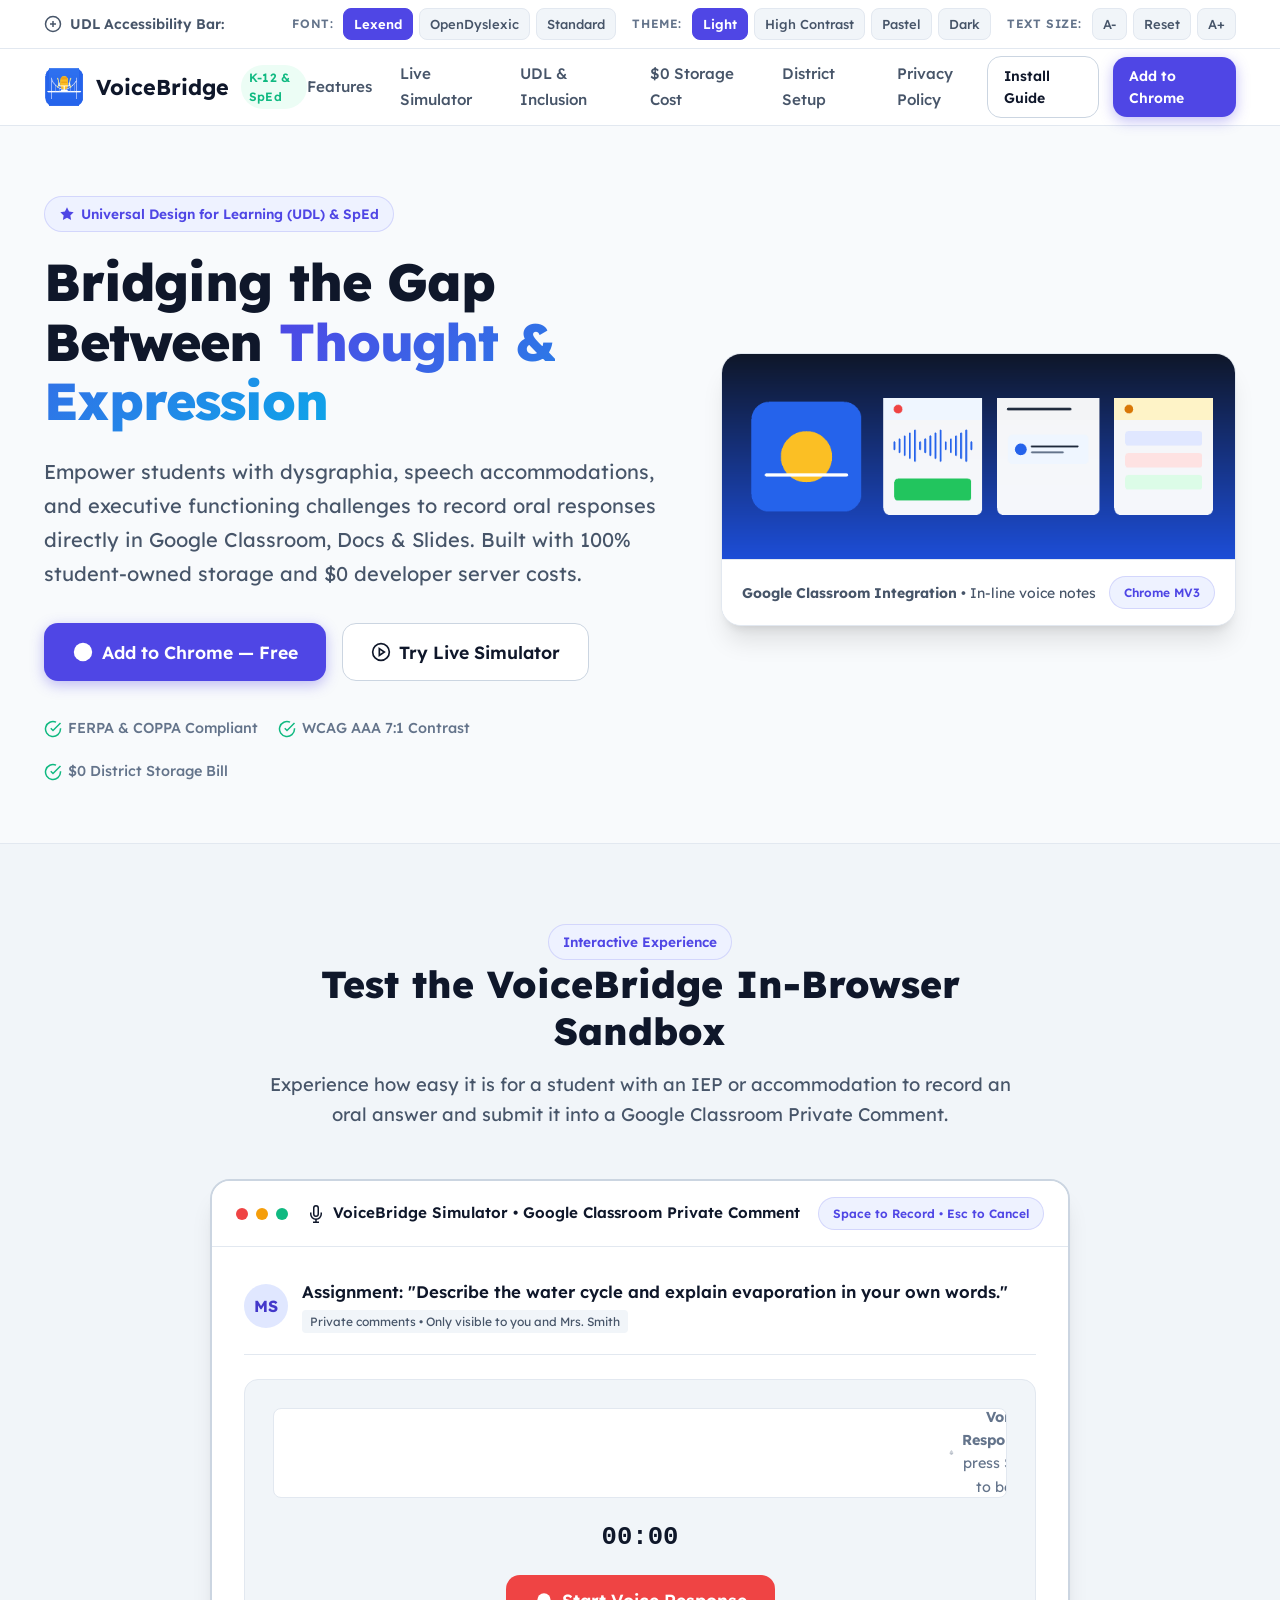
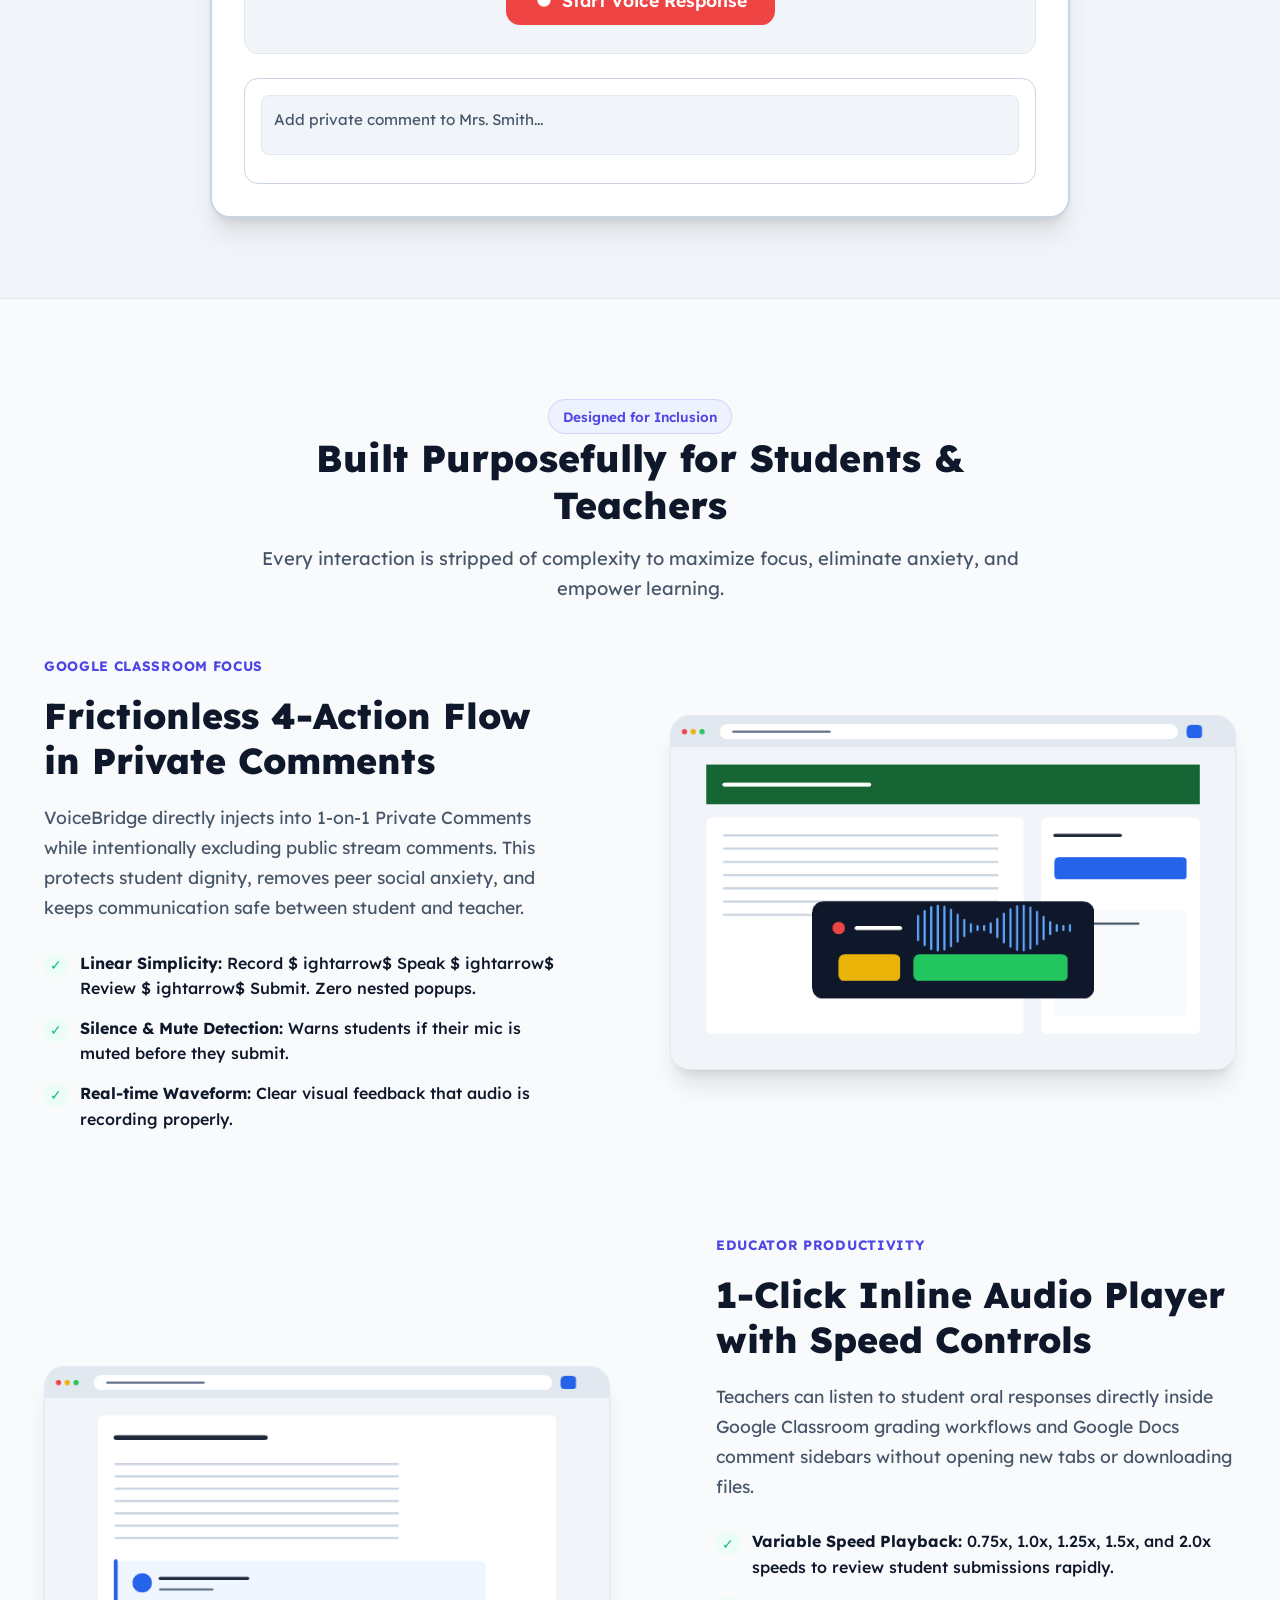
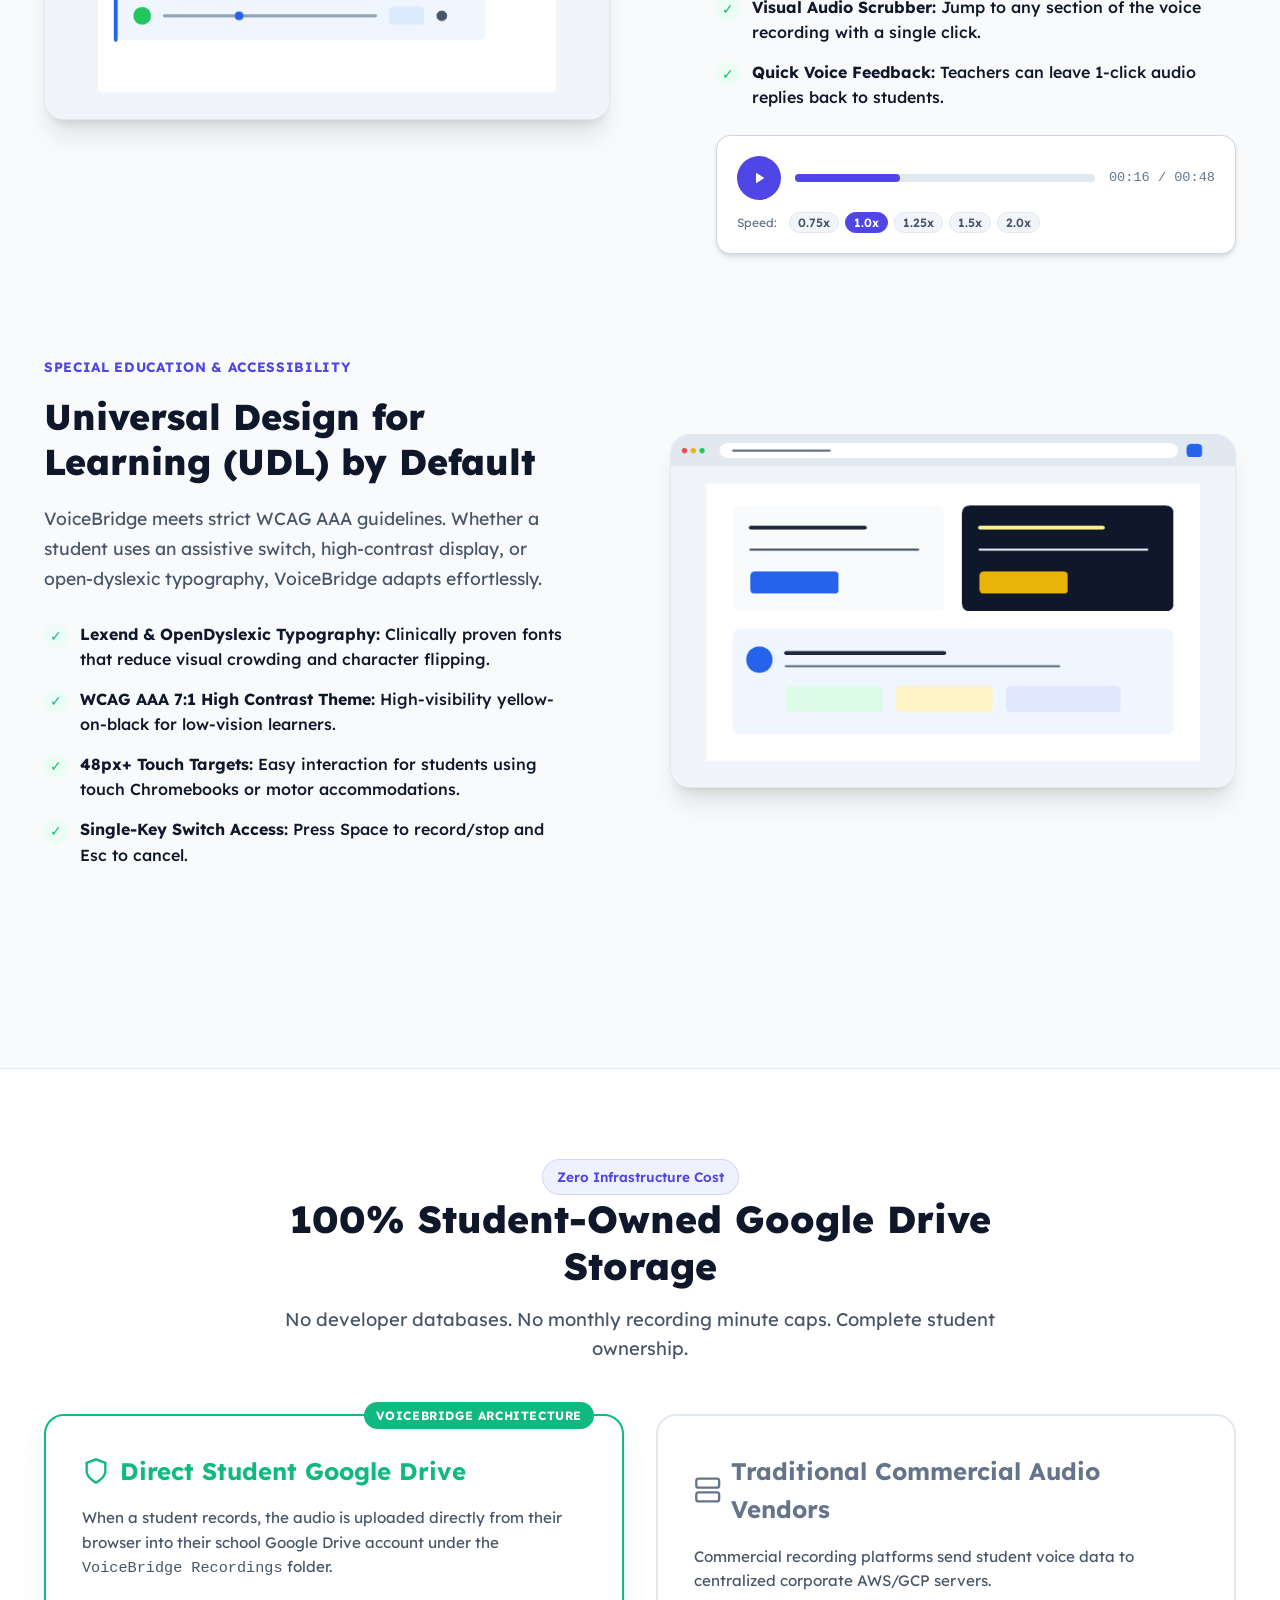
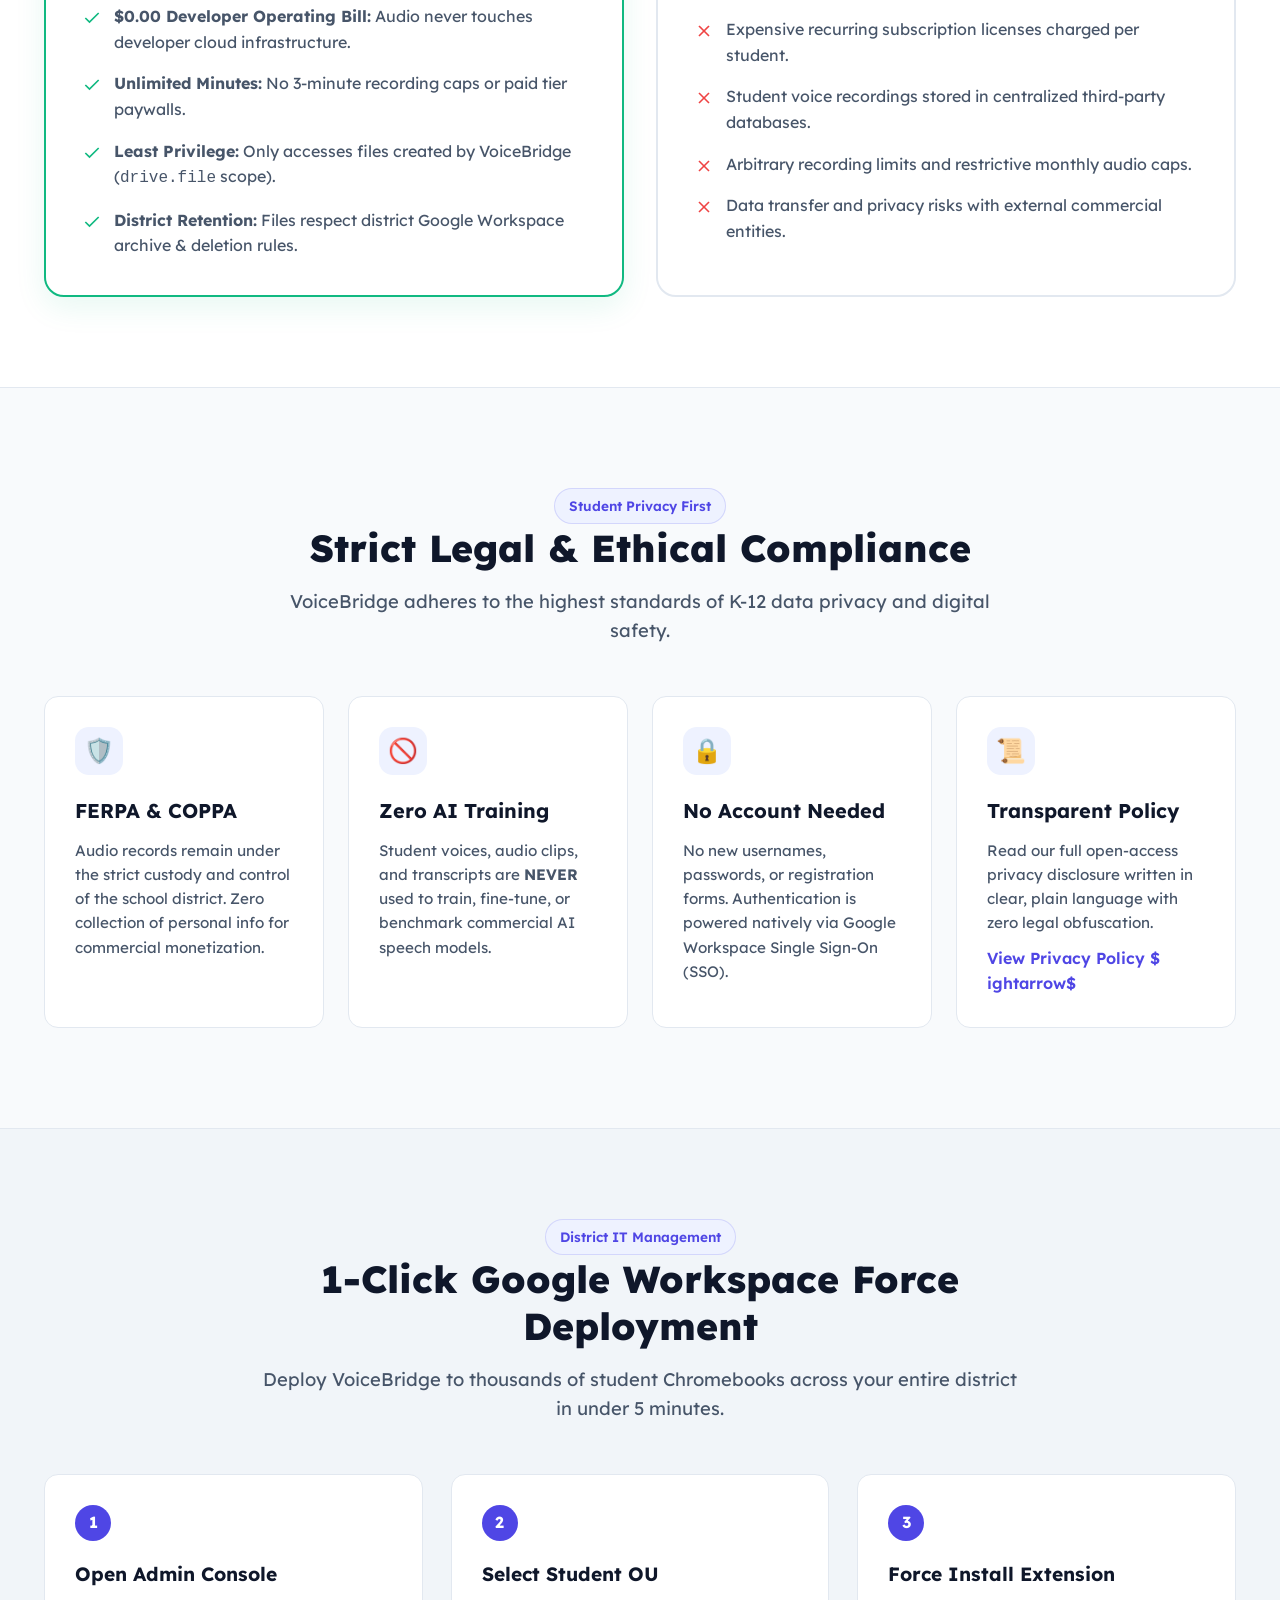
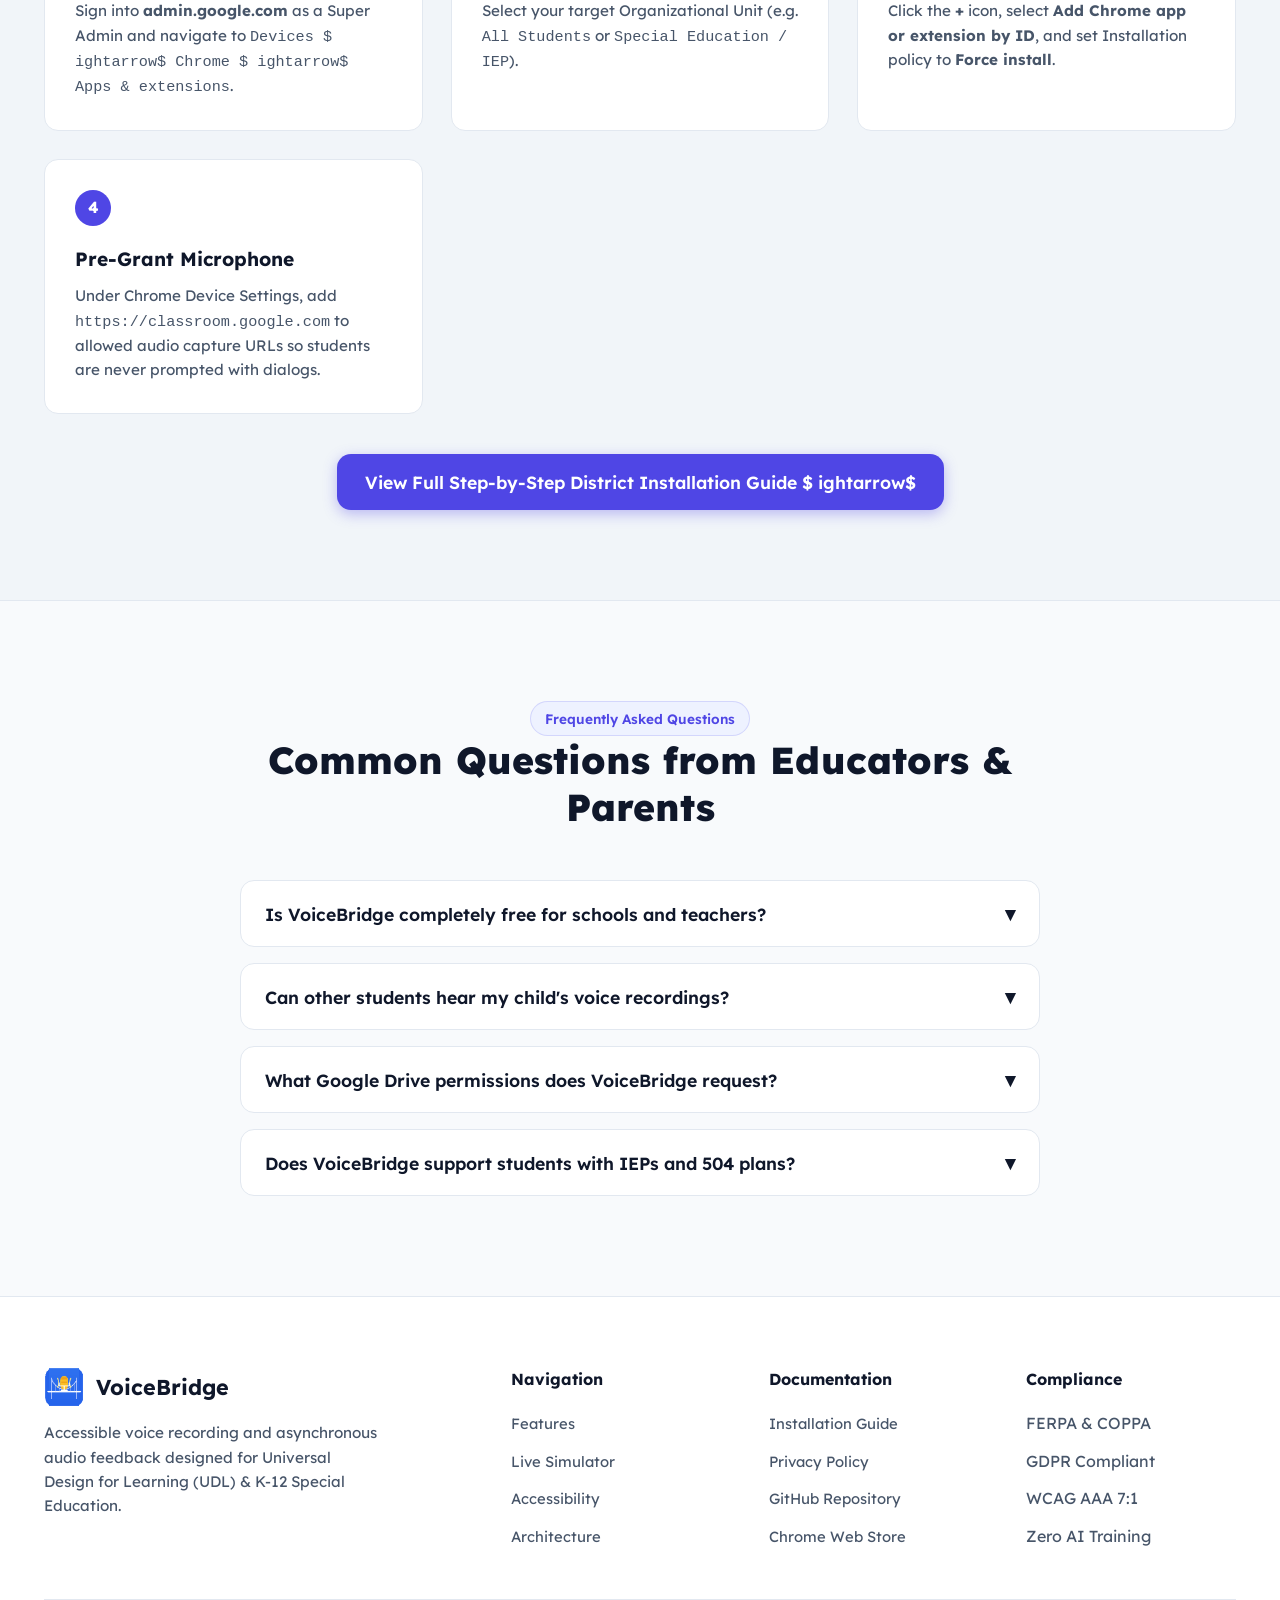
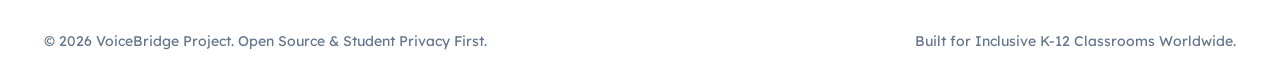
==== index.html @ 85fd1ef9 "Initial commit: VoiceBridge website, documentation, UDL accessibility, and Chrome extension" ====
<!DOCTYPE html>
<html lang="en" data-font="lexend">
<head>
  <meta charset="UTF-8">
  <meta name="viewport" content="width=device-width, initial-scale=1.0">
  <title>VoiceBridge — Accessible Voice Feedback & Response for Classrooms</title>
  <meta name="description" content="Accessible voice recording for Special Education (SpEd) and Universal Design for Learning (UDL). Record oral responses in Google Classroom, Docs & Slides with $0 developer storage cost.">
  <link rel="icon" type="image/png" href="assets/images/icon-48.png">
  <link rel="stylesheet" href="assets/css/styles.css">
</head>
<body>

  <!-- Universal Design for Learning (UDL) Accessibility Toolbar -->
  <aside class="a11y-bar" aria-label="Accessibility & Display Controls">
    <div class="container a11y-bar-content">
      <div class="a11y-label">
        <svg width="18" height="18" viewBox="0 0 24 24" fill="none" stroke="currentColor" stroke-width="2"><circle cx="12" cy="12" r="10"/><path d="M12 8v8"/><path d="M8 12h8"/></svg>
        <span>UDL Accessibility Bar:</span>
      </div>

      <div class="a11y-controls">
        <!-- Font Selection -->
        <div class="a11y-group">
          <span class="a11y-group-title">Font:</span>
          <button class="a11y-btn active" data-set-font="lexend" title="Lexend - Designed to reduce visual stress and improve reading fluency">Lexend</button>
          <button class="a11y-btn" data-set-font="opendyslexic" title="OpenDyslexic - High bottom-weight letters for dyslexia support">OpenDyslexic</button>
          <button class="a11y-btn" data-set-font="system" title="System Standard Font">Standard</button>
        </div>

        <!-- Theme Selection -->
        <div class="a11y-group">
          <span class="a11y-group-title">Theme:</span>
          <button class="a11y-btn active" data-set-theme="light" title="Clean Light Theme">Light</button>
          <button class="a11y-btn" data-set-theme="high-contrast" title="WCAG AAA 7:1 High Contrast Yellow & Black">High Contrast</button>
          <button class="a11y-btn" data-set-theme="pastel" title="Soft Pastel Low-Glare Theme">Pastel</button>
          <button class="a11y-btn" data-set-theme="dark" title="Dark Mode">Dark</button>
        </div>

        <!-- Text Size -->
        <div class="a11y-group">
          <span class="a11y-group-title">Text Size:</span>
          <button class="a11y-btn" id="decreaseFontSize" title="Decrease font size">A-</button>
          <button class="a11y-btn" id="resetFontSize" title="Reset font size">Reset</button>
          <button class="a11y-btn" id="increaseFontSize" title="Increase font size">A+</button>
        </div>
      </div>
    </div>
  </aside>

  <!-- Navigation Bar -->
  <header class="navbar">
    <div class="container nav-container">
      <a href="index.html" class="brand-logo" aria-label="VoiceBridge Home">
        <img src="assets/images/icon-128.png" alt="VoiceBridge Logo">
        <span>VoiceBridge</span>
        <span class="brand-badge">K-12 & SpEd</span>
      </a>

      <nav>
        <ul class="nav-links">
          <li><a href="#features" class="nav-link">Features</a></li>
          <li><a href="#simulator" class="nav-link">Live Simulator</a></li>
          <li><a href="#accessibility" class="nav-link">UDL & Inclusion</a></li>
          <li><a href="#architecture" class="nav-link">$0 Storage Cost</a></li>
          <li><a href="#deployment" class="nav-link">District Setup</a></li>
          <li><a href="privacy-policy.html" class="nav-link">Privacy Policy</a></li>
        </ul>
      </nav>

      <div class="nav-actions">
        <a href="install.html" class="btn btn-secondary btn-sm">Install Guide</a>
        <a href="https://chrome.google.com/webstore" class="btn btn-primary btn-sm" target="_blank" rel="noopener">Add to Chrome</a>
        <button class="mobile-toggle" aria-label="Toggle navigation menu">☰</button>
      </div>
    </div>
  </header>

  <main>
    <!-- Hero Section -->
    <section class="hero-section">
      <div class="container hero-grid">
        <div class="hero-content">
          <div class="hero-tag">
            <span class="badge">
              <svg width="16" height="16" viewBox="0 0 24 24" fill="currentColor"><path d="M12 2L15.09 8.26L22 9.27L17 14.14L18.18 21.02L12 17.77L5.82 21.02L7 14.14L2 9.27L8.91 8.26L12 2Z"/></svg>
              Universal Design for Learning (UDL) & SpEd
            </span>
          </div>

          <h1 class="hero-title">
            Bridging the Gap Between <span class="hero-title-highlight">Thought & Expression</span>
          </h1>

          <p class="hero-description">
            Empower students with dysgraphia, speech accommodations, and executive functioning challenges to record oral responses directly in Google Classroom, Docs & Slides. Built with 100% student-owned storage and $0 developer server costs.
          </p>

          <div class="hero-actions">
            <a href="https://chrome.google.com/webstore" class="btn btn-primary btn-lg" target="_blank" rel="noopener">
              <svg width="22" height="22" viewBox="0 0 24 24" fill="currentColor"><circle cx="12" cy="12" r="10"/><circle cx="12" cy="12" r="4"/></svg>
              Add to Chrome — Free
            </a>
            <a href="#simulator" class="btn btn-secondary btn-lg">
              <svg width="20" height="20" viewBox="0 0 24 24" fill="none" stroke="currentColor" stroke-width="2"><circle cx="12" cy="12" r="10"/><polygon points="10 8 16 12 10 16 10 8"/></svg>
              Try Live Simulator
            </a>
          </div>

          <div class="hero-trust-row">
            <div class="trust-item">
              <svg width="18" height="18" viewBox="0 0 24 24" fill="none" stroke="currentColor" stroke-width="2"><path d="M22 11.08V12a10 10 0 1 1-5.93-9.14"/><polyline points="22 4 12 14.01 9 11.01"/></svg>
              <span>FERPA & COPPA Compliant</span>
            </div>
            <div class="trust-item">
              <svg width="18" height="18" viewBox="0 0 24 24" fill="none" stroke="currentColor" stroke-width="2"><path d="M22 11.08V12a10 10 0 1 1-5.93-9.14"/><polyline points="22 4 12 14.01 9 11.01"/></svg>
              <span>WCAG AAA 7:1 Contrast</span>
            </div>
            <div class="trust-item">
              <svg width="18" height="18" viewBox="0 0 24 24" fill="none" stroke="currentColor" stroke-width="2"><path d="M22 11.08V12a10 10 0 1 1-5.93-9.14"/><polyline points="22 4 12 14.01 9 11.01"/></svg>
              <span>$0 District Storage Bill</span>
            </div>
          </div>
        </div>

        <div class="hero-visual">
          <div class="hero-card">
            <img src="assets/images/promo-marquee-1400x560.png" alt="VoiceBridge Extension Banner - Accessible Voice Recording in Google Classroom" width="1400" height="560">
            <div class="hero-card-caption">
              <span><strong>Google Classroom Integration</strong> • In-line voice notes</span>
              <span class="badge" style="font-size: 0.75rem;">Chrome MV3</span>
            </div>
          </div>
        </div>
      </div>
    </section>

    <!-- Interactive Simulator Section -->
    <section id="simulator" class="simulator-section">
      <div class="container">
        <div class="section-header">
          <span class="badge">Interactive Experience</span>
          <h2 class="section-title">Test the VoiceBridge In-Browser Sandbox</h2>
          <p class="section-subtitle">Experience how easy it is for a student with an IEP or accommodation to record an oral answer and submit it into a Google Classroom Private Comment.</p>
        </div>

        <div class="simulator-container">
          <div class="simulator-header">
            <div class="sim-window-dots">
              <span class="sim-dot red"></span>
              <span class="sim-dot yellow"></span>
              <span class="sim-dot green"></span>
            </div>
            <div class="sim-title">
              <svg width="18" height="18" viewBox="0 0 24 24" fill="none" stroke="currentColor" stroke-width="2"><path d="M12 1a3 3 0 0 0-3 3v8a3 3 0 0 0 6 0V4a3 3 0 0 0-3-3z"/><path d="M19 10v2a7 7 0 0 1-14 0v-2"/><line x1="12" y1="19" x2="12" y2="23"/><line x1="8" y1="23" x2="16" y2="23"/></svg>
              VoiceBridge Simulator • Google Classroom Private Comment
            </div>
            <div>
              <span class="badge" style="font-size: 0.75rem;">Space to Record • Esc to Cancel</span>
            </div>
          </div>

          <div class="simulator-body">
            <!-- Simulated Classroom Header -->
            <div class="classroom-mock-header">
              <div class="classroom-avatar">MS</div>
              <div>
                <div class="classroom-prompt">Assignment: "Describe the water cycle and explain evaporation in your own words."</div>
                <div class="classroom-tag">Private comments • Only visible to you and Mrs. Smith</div>
              </div>
            </div>

            <!-- VoiceBridge Recording Sandbox -->
            <div id="recordingSandbox" class="recording-sandbox state-idle">
              <div class="waveform-canvas-container">
                <canvas id="waveformCanvas"></canvas>
                <div id="waveformPlaceholder" class="waveform-placeholder">
                  <svg width="24" height="24" viewBox="0 0 24 24" fill="none" stroke="currentColor" stroke-width="2"><path d="M12 1a3 3 0 0 0-3 3v8a3 3 0 0 0 6 0V4a3 3 0 0 0-3-3z"/><path d="M19 10v2a7 7 0 0 1-14 0v-2"/></svg>
                  <span>Click <strong>Start Voice Response</strong> or press <kbd>Space</kbd> to begin speaking</span>
                </div>
              </div>

              <div id="simTimer" class="sim-timer">00:00</div>

              <div class="sim-controls">
                <button id="btnSimRecord" class="btn btn-record btn-lg">
                  <svg width="20" height="20" viewBox="0 0 24 24" fill="currentColor"><circle cx="12" cy="12" r="8"/></svg>
                  Start Voice Response
                </button>

                <button id="btnSimStop" class="btn btn-stop btn-lg" style="display: none;">
                  <svg width="20" height="20" viewBox="0 0 24 24" fill="currentColor"><rect x="6" y="6" width="12" height="12" rx="2"/></svg>
                  Stop & Review
                </button>

                <button id="btnSimRedo" class="btn btn-secondary btn-lg" style="display: none;">
                  <svg width="20" height="20" viewBox="0 0 24 24" fill="none" stroke="currentColor" stroke-width="2"><path d="M3 12a9 9 0 1 0 9-9 9.75 9.75 0 0 0-6.74 2.74L3 8"/><path d="M3 3v5h5"/></svg>
                  Redo Recording
                </button>

                <button id="btnSimInsert" class="btn btn-insert btn-lg" style="display: none;">
                  <svg width="20" height="20" viewBox="0 0 24 24" fill="none" stroke="currentColor" stroke-width="2"><path d="M5 12h14"/><path d="m12 5 7 7-7 7"/></svg>
                  Insert Voice Note
                </button>
              </div>
            </div>

            <!-- Simulated Google Classroom Comment Box -->
            <div class="comment-box-mock">
              <div class="comment-input-area" id="commentArea">
                <span>Add private comment to Mrs. Smith...</span>
                
                <div id="injectedAudioCard" class="injected-audio-card" style="display: none;">
                  <div class="audio-card-meta">
                    <div class="audio-card-icon">🎙️</div>
                    <div class="audio-card-text">
                      <strong>🎙️ Voice Note from Alex</strong>
                      <span id="injectedCardDuration">Voice Note (00:14) • Saved to Student Drive</span>
                    </div>
                  </div>
                  <span class="badge" style="background: var(--brand-accent-light); color: var(--brand-accent);">Attached</span>
                </div>
              </div>
            </div>
          </div>
        </div>
      </div>
    </section>

    <!-- Features Section with High-Res Store Assets -->
    <section id="features" class="features-section">
      <div class="container">
        <div class="section-header">
          <span class="badge">Designed for Inclusion</span>
          <h2 class="section-title">Built Purposefully for Students & Teachers</h2>
          <p class="section-subtitle">Every interaction is stripped of complexity to maximize focus, eliminate anxiety, and empower learning.</p>
        </div>

        <!-- Feature 1 -->
        <div class="feature-block">
          <div class="feature-content">
            <span class="feature-tag">Google Classroom Focus</span>
            <h3 class="feature-title">Frictionless 4-Action Flow in Private Comments</h3>
            <p class="feature-text">
              VoiceBridge directly injects into 1-on-1 Private Comments while intentionally excluding public stream comments. This protects student dignity, removes peer social anxiety, and keeps communication safe between student and teacher.
            </p>
            <ul class="feature-points">
              <li class="feature-point">
                <span class="feature-point-icon">✓</span>
                <span><strong>Linear Simplicity:</strong> Record $ightarrow$ Speak $ightarrow$ Review $ightarrow$ Submit. Zero nested popups.</span>
              </li>
              <li class="feature-point">
                <span class="feature-point-icon">✓</span>
                <span><strong>Silence & Mute Detection:</strong> Warns students if their mic is muted before they submit.</span>
              </li>
              <li class="feature-point">
                <span class="feature-point-icon">✓</span>
                <span><strong>Real-time Waveform:</strong> Clear visual feedback that audio is recording properly.</span>
              </li>
            </ul>
          </div>
          <div class="feature-image-wrapper">
            <img src="assets/images/screenshot-1-recording-1280x800.png" alt="VoiceBridge Student Recording Interface in Google Classroom" width="1280" height="800" loading="lazy">
          </div>
        </div>

        <!-- Feature 2 -->
        <div class="feature-block reverse">
          <div class="feature-content">
            <span class="feature-tag">Educator Productivity</span>
            <h3 class="feature-title">1-Click Inline Audio Player with Speed Controls</h3>
            <p class="feature-text">
              Teachers can listen to student oral responses directly inside Google Classroom grading workflows and Google Docs comment sidebars without opening new tabs or downloading files.
            </p>
            <ul class="feature-points">
              <li class="feature-point">
                <span class="feature-point-icon">✓</span>
                <span><strong>Variable Speed Playback:</strong> 0.75x, 1.0x, 1.25x, 1.5x, and 2.0x speeds to review student submissions rapidly.</span>
              </li>
              <li class="feature-point">
                <span class="feature-point-icon">✓</span>
                <span><strong>Visual Audio Scrubber:</strong> Jump to any section of the voice recording with a single click.</span>
              </li>
              <li class="feature-point">
                <span class="feature-point-icon">✓</span>
                <span><strong>Quick Voice Feedback:</strong> Teachers can leave 1-click audio replies back to students.</span>
              </li>
            </ul>

            <!-- Interactive Demo Player Widget -->
            <div class="interactive-player-demo">
              <div class="player-demo-bar">
                <button id="demoPlayBtn" class="player-play-btn" aria-label="Play sample voice note">
                  <svg width="18" height="18" viewBox="0 0 24 24" fill="currentColor"><path d="M8 5v14l11-7z"/></svg>
                </button>
                <div id="demoScrubberTrack" class="player-scrubber-track">
                  <div id="demoScrubberFill" class="player-scrubber-fill"></div>
                </div>
                <div id="demoTimeDisplay" class="player-time">00:17 / 00:48</div>
              </div>
              <div class="player-speed-pills">
                <span style="font-size: 0.75rem; color: var(--text-muted); margin-right: 6px;">Speed:</span>
                <button class="speed-pill" data-speed="0.75">0.75x</button>
                <button class="speed-pill active" data-speed="1.0">1.0x</button>
                <button class="speed-pill" data-speed="1.25">1.25x</button>
                <button class="speed-pill" data-speed="1.5">1.5x</button>
                <button class="speed-pill" data-speed="2.0">2.0x</button>
              </div>
            </div>
          </div>

          <div class="feature-image-wrapper">
            <img src="assets/images/screenshot-2-teacher-player-1280x800.png" alt="VoiceBridge 1-Click Teacher Inline Audio Player" width="1280" height="800" loading="lazy">
          </div>
        </div>

        <!-- Feature 3 -->
        <div id="accessibility" class="feature-block">
          <div class="feature-content">
            <span class="feature-tag">Special Education & Accessibility</span>
            <h3 class="feature-title">Universal Design for Learning (UDL) by Default</h3>
            <p class="feature-text">
              VoiceBridge meets strict WCAG AAA guidelines. Whether a student uses an assistive switch, high-contrast display, or open-dyslexic typography, VoiceBridge adapts effortlessly.
            </p>
            <ul class="feature-points">
              <li class="feature-point">
                <span class="feature-point-icon">✓</span>
                <span><strong>Lexend & OpenDyslexic Typography:</strong> Clinically proven fonts that reduce visual crowding and character flipping.</span>
              </li>
              <li class="feature-point">
                <span class="feature-point-icon">✓</span>
                <span><strong>WCAG AAA 7:1 High Contrast Theme:</strong> High-visibility yellow-on-black for low-vision learners.</span>
              </li>
              <li class="feature-point">
                <span class="feature-point-icon">✓</span>
                <span><strong>48px+ Touch Targets:</strong> Easy interaction for students using touch Chromebooks or motor accommodations.</span>
              </li>
              <li class="feature-point">
                <span class="feature-point-icon">✓</span>
                <span><strong>Single-Key Switch Access:</strong> Press Space to record/stop and Esc to cancel.</span>
              </li>
            </ul>
          </div>
          <div class="feature-image-wrapper">
            <img src="assets/images/screenshot-3-accessibility-1280x800.png" alt="VoiceBridge Accessibility Settings & Theme Options" width="1280" height="800" loading="lazy">
          </div>
        </div>
      </div>
    </section>

    <!-- Architecture & $0 Developer Cost Section -->
    <section id="architecture" class="architecture-section">
      <div class="container">
        <div class="section-header">
          <span class="badge">Zero Infrastructure Cost</span>
          <h2 class="section-title">100% Student-Owned Google Drive Storage</h2>
          <p class="section-subtitle">No developer databases. No monthly recording minute caps. Complete student ownership.</p>
        </div>

        <div class="architecture-grid">
          <!-- VoiceBridge Architecture -->
          <div class="arch-card highlight">
            <span class="arch-badge">VoiceBridge Architecture</span>
            <h3 class="arch-title" style="color: var(--brand-accent);">
              <svg width="28" height="28" viewBox="0 0 24 24" fill="none" stroke="currentColor" stroke-width="2"><path d="M12 22s8-4 8-10V5l-8-3-8 3v7c0 6 8 10 8 10z"/></svg>
              Direct Student Google Drive
            </h3>
            <p style="color: var(--text-secondary); font-size: 0.95rem;">
              When a student records, the audio is uploaded directly from their browser into their school Google Drive account under the <code>VoiceBridge Recordings</code> folder.
            </p>
            <ul class="arch-list">
              <li>
                <svg width="20" height="20" viewBox="0 0 24 24" fill="none" stroke="#10b981" stroke-width="2"><polyline points="20 6 9 17 4 12"/></svg>
                <span><strong>$0.00 Developer Operating Bill:</strong> Audio never touches developer cloud infrastructure.</span>
              </li>
              <li>
                <svg width="20" height="20" viewBox="0 0 24 24" fill="none" stroke="#10b981" stroke-width="2"><polyline points="20 6 9 17 4 12"/></svg>
                <span><strong>Unlimited Minutes:</strong> No 3-minute recording caps or paid tier paywalls.</span>
              </li>
              <li>
                <svg width="20" height="20" viewBox="0 0 24 24" fill="none" stroke="#10b981" stroke-width="2"><polyline points="20 6 9 17 4 12"/></svg>
                <span><strong>Least Privilege:</strong> Only accesses files created by VoiceBridge (<code>drive.file</code> scope).</span>
              </li>
              <li>
                <svg width="20" height="20" viewBox="0 0 24 24" fill="none" stroke="#10b981" stroke-width="2"><polyline points="20 6 9 17 4 12"/></svg>
                <span><strong>District Retention:</strong> Files respect district Google Workspace archive & deletion rules.</span>
              </li>
            </ul>
          </div>

          <!-- Legacy SaaS Architecture -->
          <div class="arch-card">
            <h3 class="arch-title" style="color: var(--text-muted);">
              <svg width="28" height="28" viewBox="0 0 24 24" fill="none" stroke="currentColor" stroke-width="2"><rect x="2" y="2" width="20" height="8" rx="2" ry="2"/><rect x="2" y="14" width="20" height="8" rx="2" ry="2"/><line x1="6" y1="6" x2="6.01" y2="6"/><line x1="6" y1="18" x2="6.01" y2="18"/></svg>
              Traditional Commercial Audio Vendors
            </h3>
            <p style="color: var(--text-secondary); font-size: 0.95rem;">
              Commercial recording platforms send student voice data to centralized corporate AWS/GCP servers.
            </p>
            <ul class="arch-list">
              <li>
                <svg width="20" height="20" viewBox="0 0 24 24" fill="none" stroke="#ef4444" stroke-width="2"><line x1="18" y1="6" x2="6" y2="18"/><line x1="6" y1="6" x2="18" y2="18"/></svg>
                <span>Expensive recurring subscription licenses charged per student.</span>
              </li>
              <li>
                <svg width="20" height="20" viewBox="0 0 24 24" fill="none" stroke="#ef4444" stroke-width="2"><line x1="18" y1="6" x2="6" y2="18"/><line x1="6" y1="6" x2="18" y2="18"/></svg>
                <span>Student voice recordings stored in centralized third-party databases.</span>
              </li>
              <li>
                <svg width="20" height="20" viewBox="0 0 24 24" fill="none" stroke="#ef4444" stroke-width="2"><line x1="18" y1="6" x2="6" y2="18"/><line x1="6" y1="6" x2="18" y2="18"/></svg>
                <span>Arbitrary recording limits and restrictive monthly audio caps.</span>
              </li>
              <li>
                <svg width="20" height="20" viewBox="0 0 24 24" fill="none" stroke="#ef4444" stroke-width="2"><line x1="18" y1="6" x2="6" y2="18"/><line x1="6" y1="6" x2="18" y2="18"/></svg>
                <span>Data transfer and privacy risks with external commercial entities.</span>
              </li>
            </ul>
          </div>
        </div>
      </div>
    </section>

    <!-- Privacy & Security Compliance Section -->
    <section class="privacy-section">
      <div class="container">
        <div class="section-header">
          <span class="badge">Student Privacy First</span>
          <h2 class="section-title">Strict Legal & Ethical Compliance</h2>
          <p class="section-subtitle">VoiceBridge adheres to the highest standards of K-12 data privacy and digital safety.</p>
        </div>

        <div class="compliance-grid">
          <div class="compliance-card">
            <div class="compliance-icon">🛡️</div>
            <h3>FERPA & COPPA</h3>
            <p>Audio records remain under the strict custody and control of the school district. Zero collection of personal info for commercial monetization.</p>
          </div>

          <div class="compliance-card">
            <div class="compliance-icon">🚫</div>
            <h3>Zero AI Training</h3>
            <p>Student voices, audio clips, and transcripts are <strong>NEVER</strong> used to train, fine-tune, or benchmark commercial AI speech models.</p>
          </div>

          <div class="compliance-card">
            <div class="compliance-icon">🔒</div>
            <h3>No Account Needed</h3>
            <p>No new usernames, passwords, or registration forms. Authentication is powered natively via Google Workspace Single Sign-On (SSO).</p>
          </div>

          <div class="compliance-card">
            <div class="compliance-icon">📜</div>
            <h3>Transparent Policy</h3>
            <p>Read our full open-access privacy disclosure written in clear, plain language with zero legal obfuscation.</p>
            <a href="privacy-policy.html" style="font-weight: 600; margin-top: 10px; display: inline-block;">View Privacy Policy $ightarrow$</a>
          </div>
        </div>
      </div>
    </section>

    <!-- District Deployment Section -->
    <section id="deployment" class="deployment-section">
      <div class="container">
        <div class="section-header">
          <span class="badge">District IT Management</span>
          <h2 class="section-title">1-Click Google Workspace Force Deployment</h2>
          <p class="section-subtitle">Deploy VoiceBridge to thousands of student Chromebooks across your entire district in under 5 minutes.</p>
        </div>

        <div class="deployment-steps">
          <div class="step-card">
            <div class="step-number">1</div>
            <h3>Open Admin Console</h3>
            <p>Sign into <strong>admin.google.com</strong> as a Super Admin and navigate to <code>Devices $ightarrow$ Chrome $ightarrow$ Apps & extensions</code>.</p>
          </div>

          <div class="step-card">
            <div class="step-number">2</div>
            <h3>Select Student OU</h3>
            <p>Select your target Organizational Unit (e.g. <code>All Students</code> or <code>Special Education / IEP</code>).</p>
          </div>

          <div class="step-card">
            <div class="step-number">3</div>
            <h3>Force Install Extension</h3>
            <p>Click the <strong>+</strong> icon, select <strong>Add Chrome app or extension by ID</strong>, and set Installation policy to <strong>Force install</strong>.</p>
          </div>

          <div class="step-card">
            <div class="step-number">4</div>
            <h3>Pre-Grant Microphone</h3>
            <p>Under Chrome Device Settings, add <code>https://classroom.google.com</code> to allowed audio capture URLs so students are never prompted with dialogs.</p>
          </div>
        </div>

        <div style="text-align: center; margin-top: 40px;">
          <a href="install.html" class="btn btn-primary btn-lg">View Full Step-by-Step District Installation Guide $ightarrow$</a>
        </div>
      </div>
    </section>

    <!-- FAQ Section -->
    <section class="faq-section">
      <div class="container">
        <div class="section-header">
          <span class="badge">Frequently Asked Questions</span>
          <h2 class="section-title">Common Questions from Educators & Parents</h2>
        </div>

        <div class="faq-list">
          <div class="faq-item">
            <button class="faq-question">
              <span>Is VoiceBridge completely free for schools and teachers?</span>
              <span class="faq-icon">▾</span>
            </button>
            <div class="faq-answer">
              Yes, VoiceBridge is 100% free and open-source. Because audio recordings are stored directly in the student's own Google Drive storage, there are zero server costs for developers or school districts.
            </div>
          </div>

          <div class="faq-item">
            <button class="faq-question">
              <span>Can other students hear my child's voice recordings?</span>
              <span class="faq-icon">▾</span>
            </button>
            <div class="faq-answer">
              No. VoiceBridge is engineered specifically to inject into 1-on-1 Google Classroom Private Comments between the student and the teacher. It explicitly excludes public class stream comments to protect student privacy and remove social anxiety.
            </div>
          </div>

          <div class="faq-item">
            <button class="faq-question">
              <span>What Google Drive permissions does VoiceBridge request?</span>
              <span class="faq-icon">▾</span>
            </button>
            <div class="faq-answer">
              VoiceBridge uses the least-privilege <code>drive.file</code> OAuth scope. This means VoiceBridge can only access files and folders that it creates itself. It cannot read, browse, modify, or delete any other files or student documents in Google Drive.
            </div>
          </div>

          <div class="faq-item">
            <button class="faq-question">
              <span>Does VoiceBridge support students with IEPs and 504 plans?</span>
              <span class="faq-icon">▾</span>
            </button>
            <div class="faq-answer">
              Yes! VoiceBridge was built specifically to fulfill oral response accommodations for students with dysgraphia, speech-to-text fatigue, and motor challenges. It features single-key switch controls (Space/Esc), Lexend and OpenDyslexic fonts, and WCAG AAA 7:1 contrast.
            </div>
          </div>
        </div>
      </div>
    </section>
  </main>

  <!-- Footer -->
  <footer class="footer">
    <div class="container">
      <div class="footer-grid">
        <div class="footer-brand">
          <div class="brand-logo">
            <img src="assets/images/icon-128.png" alt="VoiceBridge Logo">
            <span>VoiceBridge</span>
          </div>
          <p>
            Accessible voice recording and asynchronous audio feedback designed for Universal Design for Learning (UDL) & K-12 Special Education.
          </p>
        </div>

        <div class="footer-col">
          <h4>Navigation</h4>
          <ul class="footer-links">
            <li><a href="#features">Features</a></li>
            <li><a href="#simulator">Live Simulator</a></li>
            <li><a href="#accessibility">Accessibility</a></li>
            <li><a href="#architecture">Architecture</a></li>
          </ul>
        </div>

        <div class="footer-col">
          <h4>Documentation</h4>
          <ul class="footer-links">
            <li><a href="install.html">Installation Guide</a></li>
            <li><a href="privacy-policy.html">Privacy Policy</a></li>
            <li><a href="https://github.com/andrewgitnersolutions/voicebridge" target="_blank" rel="noopener">GitHub Repository</a></li>
            <li><a href="https://chrome.google.com/webstore" target="_blank" rel="noopener">Chrome Web Store</a></li>
          </ul>
        </div>

        <div class="footer-col">
          <h4>Compliance</h4>
          <ul class="footer-links">
            <li><span style="color: var(--text-secondary);">FERPA & COPPA</span></li>
            <li><span style="color: var(--text-secondary);">GDPR Compliant</span></li>
            <li><span style="color: var(--text-secondary);">WCAG AAA 7:1</span></li>
            <li><span style="color: var(--text-secondary);">Zero AI Training</span></li>
          </ul>
        </div>
      </div>

      <div class="footer-bottom">
        <div>© 2026 VoiceBridge Project. Open Source & Student Privacy First.</div>
        <div>Built for Inclusive K-12 Classrooms Worldwide.</div>
      </div>
    </div>
  </footer>

  <script src="assets/js/main.js"></script>
  <script src="assets/js/simulator.js"></script>
  <script src="assets/js/player-demo.js"></script>
</body>
</html>
---- assets/css/styles.css ----
/* ==========================================================================
   VoiceBridge — Accessible Website Stylesheet
   Designed for Universal Design for Learning (UDL), WCAG AAA Contrast & K-12
   ========================================================================== */

/* --- Google Fonts Import --- */
@import url('https://fonts.googleapis.com/css2?family=Inter:wght@400;500;600;700;800&family=Lexend:wght@300;400;500;600;700&display=swap');

@font-face {
  font-family: 'OpenDyslexic';
  src: url('https://cdn.jsdelivr.net/npm/opendyslexic@1.0.3/OpenDyslexic-Regular.otf') format('opentype');
  font-weight: normal;
  font-style: normal;
  font-display: swap;
}

@font-face {
  font-family: 'OpenDyslexic';
  src: url('https://cdn.jsdelivr.net/npm/opendyslexic@1.0.3/OpenDyslexic-Bold.otf') format('opentype');
  font-weight: bold;
  font-style: normal;
  font-display: swap;
}

/* --- Theme Variables --- */
:root {
  /* Default Clean Light Theme */
  --bg-main: #f8fafc;
  --bg-surface: #ffffff;
  --bg-surface-elevated: #ffffff;
  --bg-surface-subtle: #f1f5f9;
  --bg-nav: rgba(255, 255, 255, 0.92);
  --border-subtle: #e2e8f0;
  --border-medium: #cbd5e1;
  --border-accent: #6366f1;

  --text-primary: #0f172a;
  --text-secondary: #475569;
  --text-muted: #64748b;
  --text-inverse: #ffffff;

  --brand-primary: #4f46e5;
  --brand-primary-hover: #4338ca;
  --brand-primary-light: #eef2ff;
  --brand-secondary: #0ea5e9;
  --brand-accent: #10b981;
  --brand-accent-light: #ecfdf5;

  --state-recording: #ef4444;
  --state-recording-light: #fee2e2;
  --state-review: #3b82f6;
  --state-success: #10b981;
  --state-warning: #f59e0b;

  --shadow-sm: 0 1px 2px 0 rgb(0 0 0 / 0.05);
  --shadow-md: 0 4px 6px -1px rgb(0 0 0 / 0.1), 0 2px 4px -2px rgb(0 0 0 / 0.1);
  --shadow-lg: 0 10px 15px -3px rgb(0 0 0 / 0.1), 0 4px 6px -4px rgb(0 0 0 / 0.1);
  --shadow-xl: 0 20px 25px -5px rgb(0 0 0 / 0.1), 0 8px 10px -6px rgb(0 0 0 / 0.1);
  --shadow-glow: 0 0 25px rgba(79, 70, 229, 0.25);

  --font-family-current: 'Lexend', 'Inter', -apple-system, sans-serif;
  --font-size-scale: 1;
  --radius-sm: 8px;
  --radius-md: 14px;
  --radius-lg: 20px;
  --radius-full: 9999px;
  --transition-fast: 0.15s ease;
  --transition-normal: 0.25s ease;
}

/* --- Theme 2: Deep Dark Mode --- */
[data-theme="dark"] {
  --bg-main: #0b0f19;
  --bg-surface: #131b2e;
  --bg-surface-elevated: #1e293b;
  --bg-surface-subtle: #17223b;
  --bg-nav: rgba(19, 27, 46, 0.92);
  --border-subtle: #243452;
  --border-medium: #334155;
  --border-accent: #818cf8;

  --text-primary: #f8fafc;
  --text-secondary: #cbd5e1;
  --text-muted: #94a3b8;
  --text-inverse: #0f172a;

  --brand-primary: #6366f1;
  --brand-primary-hover: #818cf8;
  --brand-primary-light: rgba(99, 102, 241, 0.15);
  --brand-secondary: #38bdf8;
  --brand-accent: #34d399;
  --brand-accent-light: rgba(52, 211, 153, 0.15);

  --shadow-sm: 0 1px 2px 0 rgb(0 0 0 / 0.5);
  --shadow-md: 0 4px 6px -1px rgb(0 0 0 / 0.4);
  --shadow-lg: 0 10px 15px -3px rgb(0 0 0 / 0.5);
  --shadow-xl: 0 20px 25px -5px rgb(0 0 0 / 0.6);
  --shadow-glow: 0 0 30px rgba(99, 102, 241, 0.35);
}

/* --- Theme 3: High Contrast Yellow/Black (WCAG AAA 7:1) --- */
[data-theme="high-contrast"] {
  --bg-main: #000000;
  --bg-surface: #121212;
  --bg-surface-elevated: #1a1a1a;
  --bg-surface-subtle: #242424;
  --bg-nav: #000000;
  --border-subtle: #ffd700;
  --border-medium: #ffd700;
  --border-accent: #ffd700;

  --text-primary: #ffd700;
  --text-secondary: #ffffff;
  --text-muted: #e6e6e6;
  --text-inverse: #000000;

  --brand-primary: #ffd700;
  --brand-primary-hover: #ffffff;
  --brand-primary-light: #262300;
  --brand-secondary: #ffffff;
  --brand-accent: #00ff66;
  --brand-accent-light: #003314;

  --state-recording: #ff3333;
  --state-recording-light: #4d0000;
  --state-review: #ffd700;
  --state-success: #00ff66;
  --state-warning: #ffaa00;

  --shadow-sm: none;
  --shadow-md: none;
  --shadow-lg: none;
  --shadow-xl: none;
  --shadow-glow: 0 0 15px #ffd700;
}

/* --- Theme 4: Soft Pastel Low-Glare --- */
[data-theme="pastel"] {
  --bg-main: #fbf9f5;
  --bg-surface: #ffffff;
  --bg-surface-elevated: #f4efe6;
  --bg-surface-subtle: #ece5d8;
  --bg-nav: rgba(251, 249, 245, 0.94);
  --border-subtle: #e0d7c7;
  --border-medium: #c7baa7;
  --border-accent: #5e6c84;

  --text-primary: #2d3748;
  --text-secondary: #4a5568;
  --text-muted: #718096;
  --text-inverse: #ffffff;

  --brand-primary: #4a6fa5;
  --brand-primary-hover: #3d5c8a;
  --brand-primary-light: #e8f0fe;
  --brand-secondary: #6b8cae;
  --brand-accent: #48bb78;
  --brand-accent-light: #e6fffa;

  --shadow-sm: 0 1px 3px rgba(0, 0, 0, 0.04);
  --shadow-md: 0 4px 8px rgba(0, 0, 0, 0.05);
  --shadow-lg: 0 8px 16px rgba(0, 0, 0, 0.06);
  --shadow-xl: 0 16px 24px rgba(0, 0, 0, 0.07);
  --shadow-glow: 0 0 20px rgba(74, 111, 165, 0.15);
}

/* --- Font Customizations --- */
[data-font="lexend"] {
  --font-family-current: 'Lexend', sans-serif;
}

[data-font="opendyslexic"] {
  --font-family-current: 'OpenDyslexic', sans-serif;
}

[data-font="system"] {
  --font-family-current: 'Inter', -apple-system, BlinkMacSystemFont, "Segoe UI", Roboto, sans-serif;
}

/* --- Global Reset & Base Styles --- */
*, *::before, *::after {
  box-sizing: border-box;
  margin: 0;
  padding: 0;
}

html {
  scroll-behavior: smooth;
  font-size: calc(16px * var(--font-size-scale));
}

body {
  font-family: var(--font-family-current);
  background-color: var(--bg-main);
  color: var(--text-primary);
  line-height: 1.6;
  transition: background-color var(--transition-normal), color var(--transition-normal);
  overflow-x: hidden;
  -webkit-font-smoothing: antialiased;
}

a {
  color: var(--brand-primary);
  text-decoration: none;
  transition: color var(--transition-fast);
}

a:hover {
  color: var(--brand-primary-hover);
}

img {
  max-width: 100%;
  height: auto;
  display: block;
}

button {
  font-family: inherit;
  cursor: pointer;
  border: none;
  outline: none;
}

/* Accessible Focus Ring */
:focus-visible {
  outline: 3px solid var(--brand-primary);
  outline-offset: 3px;
  border-radius: 4px;
}

/* Container */
.container {
  width: 100%;
  max-width: 1240px;
  margin: 0 auto;
  padding: 0 24px;
}

/* ==========================================================================
   Accessibility Toolbar (Sticky Top Bar)
   ========================================================================== */
.a11y-bar {
  background-color: var(--bg-surface-elevated);
  border-bottom: 1px solid var(--border-subtle);
  padding: 8px 0;
  font-size: 0.875rem;
  position: relative;
  z-index: 101;
}

.a11y-bar-content {
  display: flex;
  justify-content: space-between;
  align-items: center;
  flex-wrap: wrap;
  gap: 12px;
}

.a11y-label {
  display: flex;
  align-items: center;
  gap: 8px;
  font-weight: 600;
  color: var(--text-secondary);
}

.a11y-controls {
  display: flex;
  align-items: center;
  gap: 16px;
  flex-wrap: wrap;
}

.a11y-group {
  display: flex;
  align-items: center;
  gap: 6px;
}

.a11y-group-title {
  font-size: 0.75rem;
  font-weight: 600;
  color: var(--text-muted);
  text-transform: uppercase;
  letter-spacing: 0.05em;
  margin-right: 4px;
}

.a11y-btn {
  background: var(--bg-surface-subtle);
  color: var(--text-secondary);
  border: 1px solid var(--border-subtle);
  padding: 4px 10px;
  border-radius: var(--radius-sm);
  font-size: 0.8125rem;
  font-weight: 500;
  display: inline-flex;
  align-items: center;
  gap: 4px;
  transition: all var(--transition-fast);
  min-height: 32px;
}

.a11y-btn:hover {
  background: var(--brand-primary-light);
  color: var(--brand-primary);
  border-color: var(--border-accent);
}

.a11y-btn.active {
  background: var(--brand-primary);
  color: var(--text-inverse);
  border-color: var(--brand-primary);
  font-weight: 600;
}

[data-theme="high-contrast"] .a11y-btn.active {
  background: #ffd700;
  color: #000000;
  border-color: #ffd700;
}

/* ==========================================================================
   Navigation Bar
   ========================================================================== */
.navbar {
  position: sticky;
  top: 0;
  z-index: 100;
  background-color: var(--bg-nav);
  backdrop-filter: blur(12px);
  -webkit-backdrop-filter: blur(12px);
  border-bottom: 1px solid var(--border-subtle);
  transition: all var(--transition-normal);
}

.nav-container {
  display: flex;
  justify-content: space-between;
  align-items: center;
  height: 76px;
}

.brand-logo {
  display: flex;
  align-items: center;
  gap: 12px;
  font-weight: 700;
  font-size: 1.35rem;
  color: var(--text-primary);
}

.brand-logo img {
  width: 40px;
  height: 40px;
  border-radius: var(--radius-sm);
}

.brand-badge {
  font-size: 0.75rem;
  font-weight: 600;
  background: var(--brand-accent-light);
  color: var(--brand-accent);
  padding: 3px 8px;
  border-radius: var(--radius-full);
  letter-spacing: 0.02em;
}

.nav-links {
  display: flex;
  align-items: center;
  gap: 28px;
  list-style: none;
}

.nav-link {
  font-weight: 500;
  color: var(--text-secondary);
  font-size: 0.95rem;
  transition: color var(--transition-fast);
}

.nav-link:hover {
  color: var(--brand-primary);
}

.nav-actions {
  display: flex;
  align-items: center;
  gap: 14px;
}

.mobile-toggle {
  display: none;
  background: none;
  color: var(--text-primary);
  font-size: 1.5rem;
  padding: 6px;
}

/* ==========================================================================
   Buttons & UI Elements
   ========================================================================== */
.btn {
  display: inline-flex;
  align-items: center;
  justify-content: center;
  gap: 8px;
  padding: 12px 24px;
  font-size: 1rem;
  font-weight: 600;
  border-radius: var(--radius-md);
  transition: all var(--transition-fast);
  text-decoration: none;
  min-height: 48px;
  min-width: 48px;
}

.btn-primary {
  background: var(--brand-primary);
  color: var(--text-inverse);
  box-shadow: 0 4px 14px rgba(79, 70, 229, 0.35);
}

.btn-primary:hover {
  background: var(--brand-primary-hover);
  color: var(--text-inverse);
  transform: translateY(-2px);
  box-shadow: 0 6px 20px rgba(79, 70, 229, 0.45);
}

.btn-secondary {
  background: var(--bg-surface-elevated);
  color: var(--text-primary);
  border: 1px solid var(--border-medium);
}

.btn-secondary:hover {
  background: var(--bg-surface-subtle);
  border-color: var(--border-accent);
  color: var(--brand-primary);
  transform: translateY(-2px);
}

.btn-lg {
  padding: 14px 28px;
  font-size: 1.1rem;
}

.btn-sm {
  padding: 8px 16px;
  font-size: 0.875rem;
  min-height: 38px;
}

.badge {
  display: inline-flex;
  align-items: center;
  gap: 6px;
  padding: 6px 14px;
  border-radius: var(--radius-full);
  font-size: 0.85rem;
  font-weight: 600;
  background: var(--brand-primary-light);
  color: var(--brand-primary);
  border: 1px solid rgba(99, 102, 241, 0.2);
}

/* ==========================================================================
   Hero Section
   ========================================================================== */
.hero-section {
  padding: 70px 0 60px;
  position: relative;
  overflow: hidden;
}

.hero-grid {
  display: grid;
  grid-template-columns: 1.1fr 0.9fr;
  gap: 48px;
  align-items: center;
}

.hero-tag {
  margin-bottom: 20px;
}

.hero-title {
  font-size: 3.25rem;
  font-weight: 800;
  line-height: 1.15;
  letter-spacing: -0.02em;
  margin-bottom: 24px;
  color: var(--text-primary);
}

.hero-title-highlight {
  background: linear-gradient(135deg, var(--brand-primary) 0%, var(--brand-secondary) 100%);
  -webkit-background-clip: text;
  -webkit-text-fill-color: transparent;
}

[data-theme="high-contrast"] .hero-title-highlight {
  background: none;
  -webkit-text-fill-color: #ffd700;
  color: #ffd700;
  text-decoration: underline;
}

.hero-description {
  font-size: 1.25rem;
  color: var(--text-secondary);
  line-height: 1.7;
  margin-bottom: 32px;
}

.hero-actions {
  display: flex;
  gap: 16px;
  flex-wrap: wrap;
  margin-bottom: 36px;
}

.hero-trust-row {
  display: flex;
  align-items: center;
  gap: 20px;
  flex-wrap: wrap;
  font-size: 0.9rem;
  color: var(--text-muted);
}

.trust-item {
  display: flex;
  align-items: center;
  gap: 6px;
  font-weight: 500;
}

.trust-item svg {
  color: var(--brand-accent);
}

.hero-visual {
  position: relative;
}

.hero-card {
  background: var(--bg-surface);
  border: 1px solid var(--border-subtle);
  border-radius: var(--radius-lg);
  box-shadow: var(--shadow-xl);
  overflow: hidden;
  transition: transform var(--transition-normal);
}

.hero-card:hover {
  transform: translateY(-4px);
  box-shadow: var(--shadow-glow);
}

.hero-card img {
  width: 100%;
  height: auto;
  display: block;
}

.hero-card-caption {
  padding: 16px 20px;
  background: var(--bg-surface-elevated);
  border-top: 1px solid var(--border-subtle);
  display: flex;
  justify-content: space-between;
  align-items: center;
  font-size: 0.875rem;
  color: var(--text-secondary);
}

/* ==========================================================================
   Interactive VoiceBridge Simulator Section
   ========================================================================== */
.simulator-section {
  padding: 80px 0;
  background-color: var(--bg-surface-subtle);
  border-top: 1px solid var(--border-subtle);
  border-bottom: 1px solid var(--border-subtle);
}

.section-header {
  text-align: center;
  max-width: 760px;
  margin: 0 auto 50px;
}

.section-title {
  font-size: 2.35rem;
  font-weight: 800;
  line-height: 1.25;
  margin-bottom: 16px;
  color: var(--text-primary);
}

.section-subtitle {
  font-size: 1.15rem;
  color: var(--text-secondary);
}

.simulator-container {
  max-width: 860px;
  margin: 0 auto;
  background: var(--bg-surface);
  border: 2px solid var(--border-medium);
  border-radius: var(--radius-lg);
  box-shadow: var(--shadow-xl);
  overflow: hidden;
}

.simulator-header {
  background: var(--bg-surface-elevated);
  padding: 16px 24px;
  border-bottom: 1px solid var(--border-subtle);
  display: flex;
  justify-content: space-between;
  align-items: center;
}

.sim-window-dots {
  display: flex;
  gap: 8px;
}

.sim-dot {
  width: 12px;
  height: 12px;
  border-radius: 50%;
  background: #cbd5e1;
}

.sim-dot.red { background: #ef4444; }
.sim-dot.yellow { background: #f59e0b; }
.sim-dot.green { background: #10b981; }

.sim-title {
  font-weight: 600;
  font-size: 0.95rem;
  display: flex;
  align-items: center;
  gap: 8px;
}

.simulator-body {
  padding: 32px;
}

/* Simulated Classroom Context */
.classroom-mock-header {
  display: flex;
  align-items: center;
  gap: 14px;
  padding-bottom: 20px;
  margin-bottom: 24px;
  border-bottom: 1px solid var(--border-subtle);
}

.classroom-avatar {
  width: 44px;
  height: 44px;
  border-radius: 50%;
  background: #e0e7ff;
  color: #4338ca;
  display: flex;
  align-items: center;
  justify-content: center;
  font-weight: 700;
}

.classroom-prompt {
  font-size: 1.05rem;
  font-weight: 600;
  color: var(--text-primary);
}

.classroom-tag {
  display: inline-block;
  font-size: 0.75rem;
  background: #f1f5f9;
  color: #475569;
  padding: 2px 8px;
  border-radius: 4px;
  margin-top: 4px;
}

/* Recording Sandbox UI */
.recording-sandbox {
  background: var(--bg-surface-subtle);
  border: 1px solid var(--border-subtle);
  border-radius: var(--radius-md);
  padding: 28px;
  text-align: center;
  margin-bottom: 24px;
  transition: all var(--transition-normal);
}

.recording-sandbox.state-recording {
  border-color: var(--state-recording);
  background: var(--state-recording-light);
}

.waveform-canvas-container {
  height: 90px;
  width: 100%;
  background: var(--bg-surface);
  border-radius: var(--radius-sm);
  border: 1px solid var(--border-subtle);
  margin-bottom: 20px;
  display: flex;
  align-items: center;
  justify-content: center;
  position: relative;
  overflow: hidden;
}

#waveformCanvas {
  width: 100%;
  height: 100%;
  display: block;
}

.waveform-placeholder {
  color: var(--text-muted);
  font-size: 0.9rem;
  display: flex;
  align-items: center;
  gap: 8px;
}

.sim-timer {
  font-size: 1.6rem;
  font-weight: 700;
  font-family: monospace;
  margin-bottom: 16px;
  color: var(--text-primary);
}

.sim-controls {
  display: flex;
  justify-content: center;
  gap: 14px;
  flex-wrap: wrap;
}

.btn-record {
  background: var(--state-recording);
  color: #ffffff;
}

.btn-record:hover {
  background: #dc2626;
  color: #ffffff;
}

.btn-stop {
  background: var(--state-review);
  color: #ffffff;
}

.btn-stop:hover {
  background: #2563eb;
  color: #ffffff;
}

.btn-insert {
  background: var(--brand-accent);
  color: #ffffff;
}

.btn-insert:hover {
  background: #059669;
  color: #ffffff;
}

/* Comment Box Injection Simulator */
.comment-box-mock {
  border: 1px solid var(--border-medium);
  border-radius: var(--radius-md);
  background: var(--bg-surface);
  padding: 16px;
}

.comment-input-area {
  min-height: 60px;
  padding: 12px;
  border: 1px solid var(--border-subtle);
  border-radius: var(--radius-sm);
  background: var(--bg-surface-subtle);
  font-size: 0.95rem;
  color: var(--text-secondary);
  margin-bottom: 12px;
}

.injected-audio-card {
  background: var(--brand-primary-light);
  border: 1px solid var(--border-accent);
  border-radius: var(--radius-sm);
  padding: 12px 16px;
  display: flex;
  align-items: center;
  justify-content: space-between;
  gap: 14px;
  margin-top: 8px;
  animation: slideDown 0.3s ease-out;
}

@keyframes slideDown {
  from { opacity: 0; transform: translateY(-8px); }
  to { opacity: 1; transform: translateY(0); }
}

.audio-card-meta {
  display: flex;
  align-items: center;
  gap: 10px;
}

.audio-card-icon {
  width: 32px;
  height: 32px;
  border-radius: 50%;
  background: var(--brand-primary);
  color: #ffffff;
  display: flex;
  align-items: center;
  justify-content: center;
  font-size: 0.85rem;
}

.audio-card-text strong {
  display: block;
  font-size: 0.875rem;
  color: var(--text-primary);
}

.audio-card-text span {
  font-size: 0.75rem;
  color: var(--text-muted);
}

/* ==========================================================================
   Store Asset Feature Showcase (Alternating Layouts)
   ========================================================================== */
.features-section {
  padding: 100px 0;
}

.feature-block {
  display: grid;
  grid-template-columns: 1fr 1fr;
  gap: 60px;
  align-items: center;
  margin-bottom: 100px;
}

.feature-block.reverse {
  direction: rtl;
}

.feature-block.reverse > * {
  direction: ltr;
}

.feature-content {
  max-width: 520px;
}

.feature-tag {
  display: inline-flex;
  align-items: center;
  gap: 6px;
  font-size: 0.85rem;
  font-weight: 700;
  text-transform: uppercase;
  letter-spacing: 0.05em;
  color: var(--brand-primary);
  margin-bottom: 16px;
}

.feature-title {
  font-size: 2.25rem;
  font-weight: 800;
  line-height: 1.25;
  margin-bottom: 20px;
  color: var(--text-primary);
}

.feature-text {
  font-size: 1.1rem;
  color: var(--text-secondary);
  line-height: 1.7;
  margin-bottom: 28px;
}

.feature-points {
  list-style: none;
  display: flex;
  flex-direction: column;
  gap: 14px;
}

.feature-point {
  display: flex;
  align-items: flex-start;
  gap: 12px;
  font-size: 1rem;
  color: var(--text-primary);
  font-weight: 500;
}

.feature-point-icon {
  flex-shrink: 0;
  width: 24px;
  height: 24px;
  border-radius: 50%;
  background: var(--brand-accent-light);
  color: var(--brand-accent);
  display: flex;
  align-items: center;
  justify-content: center;
  font-size: 0.85rem;
  margin-top: 2px;
}

.feature-image-wrapper {
  position: relative;
  background: var(--bg-surface);
  border: 1px solid var(--border-subtle);
  border-radius: var(--radius-lg);
  box-shadow: var(--shadow-xl);
  overflow: hidden;
  transition: all var(--transition-normal);
}

.feature-image-wrapper:hover {
  transform: translateY(-6px);
  box-shadow: var(--shadow-glow);
}

.feature-image-wrapper img {
  width: 100%;
  height: auto;
  display: block;
}

/* Interactive Audio Player Showcase */
.interactive-player-demo {
  background: var(--bg-surface);
  border: 1px solid var(--border-medium);
  border-radius: var(--radius-md);
  padding: 20px;
  margin-top: 24px;
  box-shadow: var(--shadow-md);
}

.player-demo-bar {
  display: flex;
  align-items: center;
  gap: 14px;
  margin-bottom: 12px;
}

.player-play-btn {
  width: 44px;
  height: 44px;
  border-radius: 50%;
  background: var(--brand-primary);
  color: #ffffff;
  display: flex;
  align-items: center;
  justify-content: center;
  font-size: 1.1rem;
  transition: background var(--transition-fast);
}

.player-play-btn:hover {
  background: var(--brand-primary-hover);
}

.player-scrubber-track {
  flex: 1;
  height: 8px;
  background: var(--border-subtle);
  border-radius: var(--radius-full);
  position: relative;
  cursor: pointer;
}

.player-scrubber-fill {
  width: 45%;
  height: 100%;
  background: var(--brand-primary);
  border-radius: var(--radius-full);
}

.player-time {
  font-size: 0.85rem;
  font-family: monospace;
  color: var(--text-muted);
}

.player-speed-pills {
  display: flex;
  gap: 6px;
  align-items: center;
}

.speed-pill {
  padding: 2px 8px;
  border-radius: var(--radius-full);
  font-size: 0.75rem;
  font-weight: 600;
  background: var(--bg-surface-subtle);
  color: var(--text-secondary);
  border: 1px solid var(--border-subtle);
}

.speed-pill.active {
  background: var(--brand-primary);
  color: var(--text-inverse);
  border-color: var(--brand-primary);
}

/* ==========================================================================
   Architecture & /bin/zsh Developer Cost Section
   ========================================================================== */
.architecture-section {
  padding: 90px 0;
  background-color: var(--bg-surface);
  border-top: 1px solid var(--border-subtle);
  border-bottom: 1px solid var(--border-subtle);
}

.architecture-grid {
  display: grid;
  grid-template-columns: 1fr 1fr;
  gap: 32px;
  margin-top: 40px;
}

.arch-card {
  background: var(--bg-surface-elevated);
  border: 2px solid var(--border-subtle);
  border-radius: var(--radius-lg);
  padding: 36px;
  position: relative;
}

.arch-card.highlight {
  border-color: var(--brand-accent);
  box-shadow: 0 10px 30px rgba(16, 185, 129, 0.1);
}

.arch-badge {
  position: absolute;
  top: -14px;
  right: 28px;
  background: var(--brand-accent);
  color: #ffffff;
  font-size: 0.75rem;
  font-weight: 700;
  padding: 4px 12px;
  border-radius: var(--radius-full);
  text-transform: uppercase;
  letter-spacing: 0.05em;
}

.arch-title {
  font-size: 1.5rem;
  font-weight: 700;
  margin-bottom: 16px;
  display: flex;
  align-items: center;
  gap: 10px;
}

.arch-list {
  list-style: none;
  display: flex;
  flex-direction: column;
  gap: 16px;
  margin-top: 24px;
}

.arch-list li {
  display: flex;
  gap: 12px;
  font-size: 1rem;
  color: var(--text-secondary);
}

.arch-list li svg {
  flex-shrink: 0;
  margin-top: 4px;
}

/* ==========================================================================
   Privacy & Security Compliance Cards
   ========================================================================== */
.privacy-section {
  padding: 100px 0;
}

.compliance-grid {
  display: grid;
  grid-template-columns: repeat(auto-fit, minmax(260px, 1fr));
  gap: 24px;
  margin-top: 50px;
}

.compliance-card {
  background: var(--bg-surface);
  border: 1px solid var(--border-subtle);
  border-radius: var(--radius-md);
  padding: 30px;
  transition: transform var(--transition-fast);
}

.compliance-card:hover {
  transform: translateY(-4px);
  border-color: var(--border-accent);
}

.compliance-icon {
  width: 48px;
  height: 48px;
  border-radius: var(--radius-md);
  background: var(--brand-primary-light);
  color: var(--brand-primary);
  display: flex;
  align-items: center;
  justify-content: center;
  font-size: 1.5rem;
  margin-bottom: 20px;
}

.compliance-card h3 {
  font-size: 1.25rem;
  font-weight: 700;
  margin-bottom: 12px;
}

.compliance-card p {
  font-size: 0.95rem;
  color: var(--text-secondary);
  line-height: 1.6;
}

/* ==========================================================================
   District Admin & Deployment Section
   ========================================================================== */
.deployment-section {
  padding: 90px 0;
  background-color: var(--bg-surface-subtle);
  border-top: 1px solid var(--border-subtle);
  border-bottom: 1px solid var(--border-subtle);
}

.deployment-steps {
  display: grid;
  grid-template-columns: repeat(auto-fit, minmax(300px, 1fr));
  gap: 28px;
  margin-top: 40px;
}

.step-card {
  background: var(--bg-surface);
  border: 1px solid var(--border-subtle);
  border-radius: var(--radius-md);
  padding: 30px;
  position: relative;
}

.step-number {
  width: 36px;
  height: 36px;
  border-radius: 50%;
  background: var(--brand-primary);
  color: #ffffff;
  display: flex;
  align-items: center;
  justify-content: center;
  font-weight: 700;
  font-size: 1rem;
  margin-bottom: 18px;
}

.step-card h3 {
  font-size: 1.2rem;
  font-weight: 700;
  margin-bottom: 10px;
}

.step-card p {
  font-size: 0.95rem;
  color: var(--text-secondary);
  line-height: 1.6;
}

.code-block {
  background: var(--bg-surface-elevated);
  border: 1px solid var(--border-medium);
  border-radius: var(--radius-sm);
  padding: 12px 16px;
  font-family: monospace;
  font-size: 0.875rem;
  color: var(--text-primary);
  margin-top: 14px;
  overflow-x: auto;
}

/* ==========================================================================
   FAQ Section
   ========================================================================== */
.faq-section {
  padding: 100px 0;
}

.faq-list {
  max-width: 800px;
  margin: 40px auto 0;
  display: flex;
  flex-direction: column;
  gap: 16px;
}

.faq-item {
  background: var(--bg-surface);
  border: 1px solid var(--border-subtle);
  border-radius: var(--radius-md);
  overflow: hidden;
  transition: border-color var(--transition-fast);
}

.faq-question {
  width: 100%;
  text-align: left;
  padding: 20px 24px;
  background: none;
  font-size: 1.1rem;
  font-weight: 600;
  color: var(--text-primary);
  display: flex;
  justify-content: space-between;
  align-items: center;
  gap: 16px;
}

.faq-icon {
  transition: transform var(--transition-fast);
  font-size: 1.25rem;
}

.faq-item.active .faq-icon {
  transform: rotate(180deg);
}

.faq-answer {
  display: none;
  padding: 0 24px 24px;
  font-size: 1rem;
  color: var(--text-secondary);
  line-height: 1.7;
}

.faq-item.active .faq-answer {
  display: block;
}

/* ==========================================================================
   Footer
   ========================================================================== */
.footer {
  background: var(--bg-surface);
  border-top: 1px solid var(--border-subtle);
  padding: 70px 0 30px;
}

.footer-grid {
  display: grid;
  grid-template-columns: 2fr 1fr 1fr 1fr;
  gap: 48px;
  margin-bottom: 50px;
}

.footer-brand p {
  font-size: 0.95rem;
  color: var(--text-secondary);
  margin-top: 14px;
  max-width: 340px;
}

.footer-col h4 {
  font-size: 1rem;
  font-weight: 700;
  margin-bottom: 18px;
  color: var(--text-primary);
}

.footer-links {
  list-style: none;
  display: flex;
  flex-direction: column;
  gap: 12px;
}

.footer-links a {
  font-size: 0.925rem;
  color: var(--text-secondary);
  transition: color var(--transition-fast);
}

.footer-links a:hover {
  color: var(--brand-primary);
}

.footer-bottom {
  padding-top: 30px;
  border-top: 1px solid var(--border-subtle);
  display: flex;
  justify-content: space-between;
  align-items: center;
  flex-wrap: wrap;
  gap: 16px;
  font-size: 0.875rem;
  color: var(--text-muted);
}

/* ==========================================================================
   Responsive Breakpoints
   ========================================================================== */
@media (max-width: 1024px) {
  .hero-grid {
    grid-template-columns: 1fr;
    text-align: center;
  }
  .hero-actions {
    justify-content: center;
  }
  .hero-trust-row {
    justify-content: center;
  }
  .feature-block, .feature-block.reverse {
    grid-template-columns: 1fr;
    gap: 40px;
    direction: ltr;
  }
  .architecture-grid {
    grid-template-columns: 1fr;
  }
  .footer-grid {
    grid-template-columns: 1fr 1fr;
  }
}

@media (max-width: 768px) {
  .hero-title {
    font-size: 2.5rem;
  }
  .nav-links, .nav-actions .btn {
    display: none;
  }
  .mobile-toggle {
    display: block;
  }
  .a11y-bar-content {
    flex-direction: column;
    align-items: flex-start;
  }
  .footer-grid {
    grid-template-columns: 1fr;
  }
}
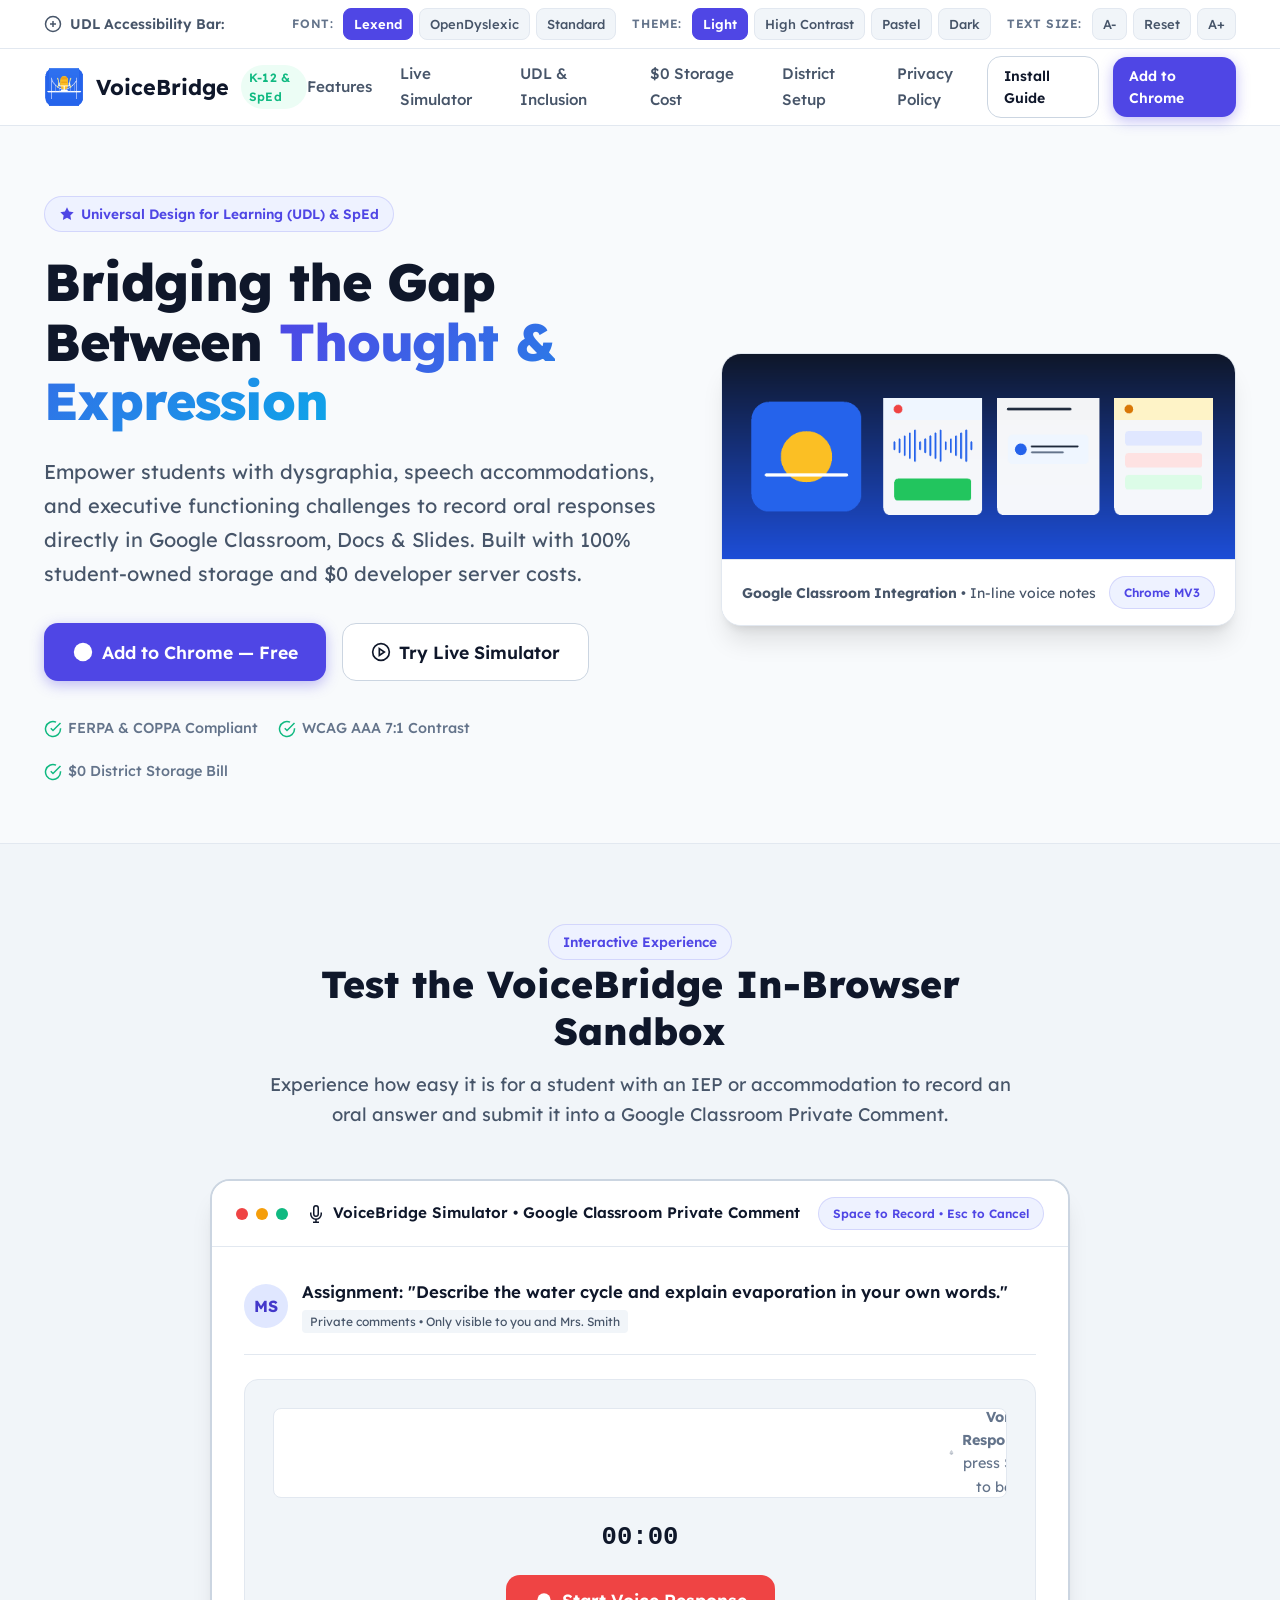
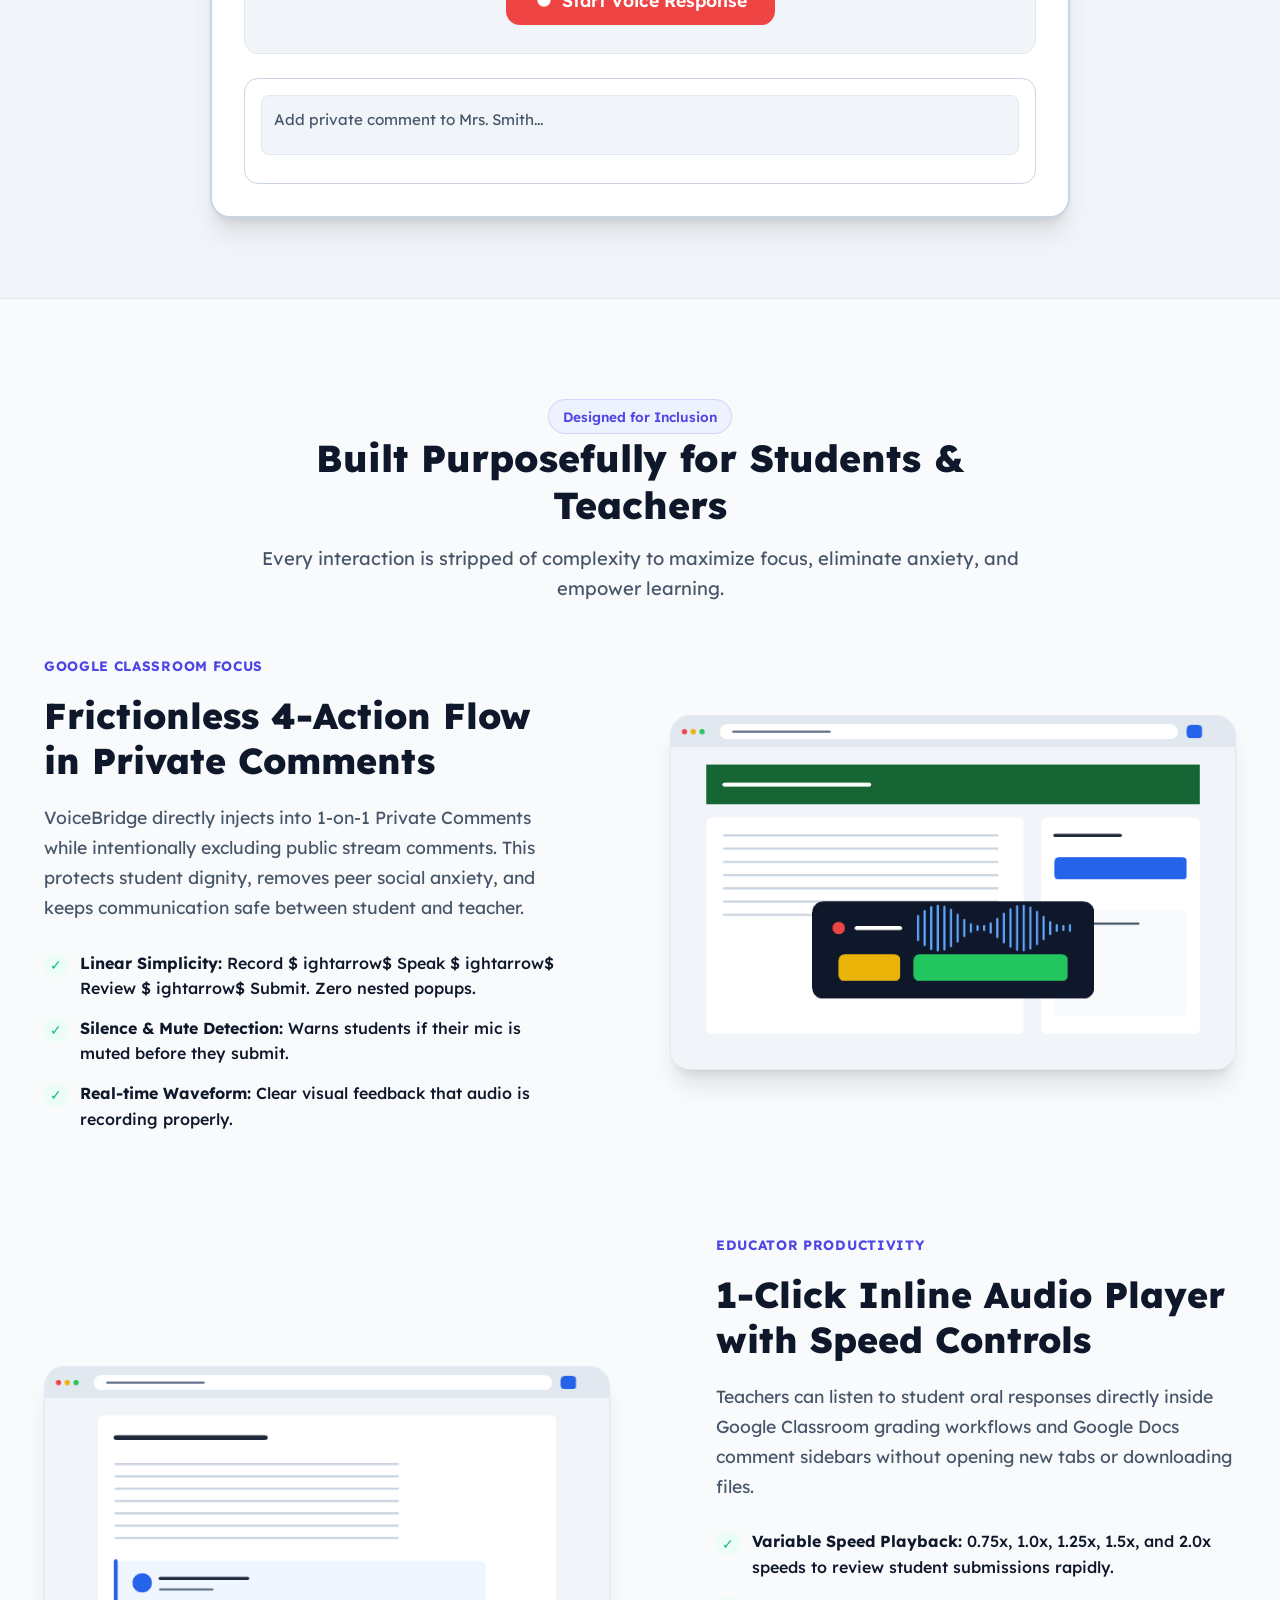
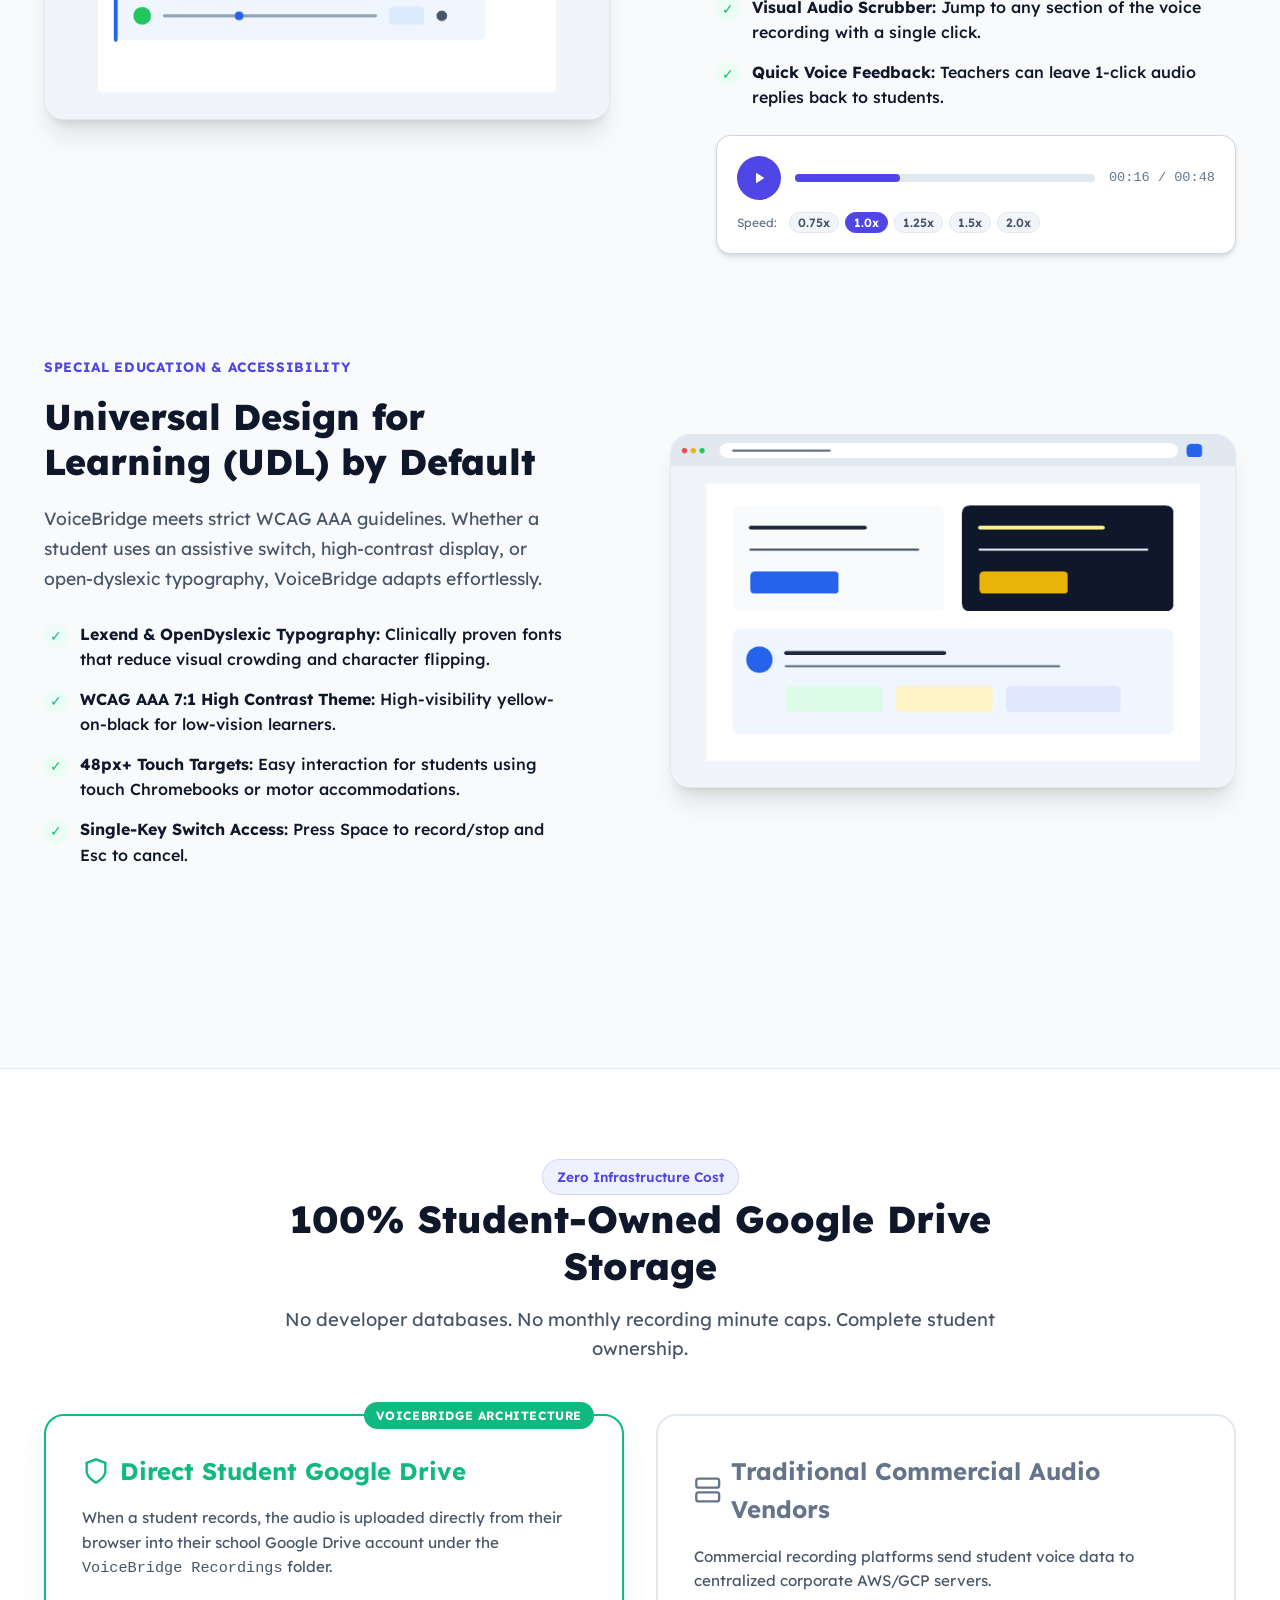
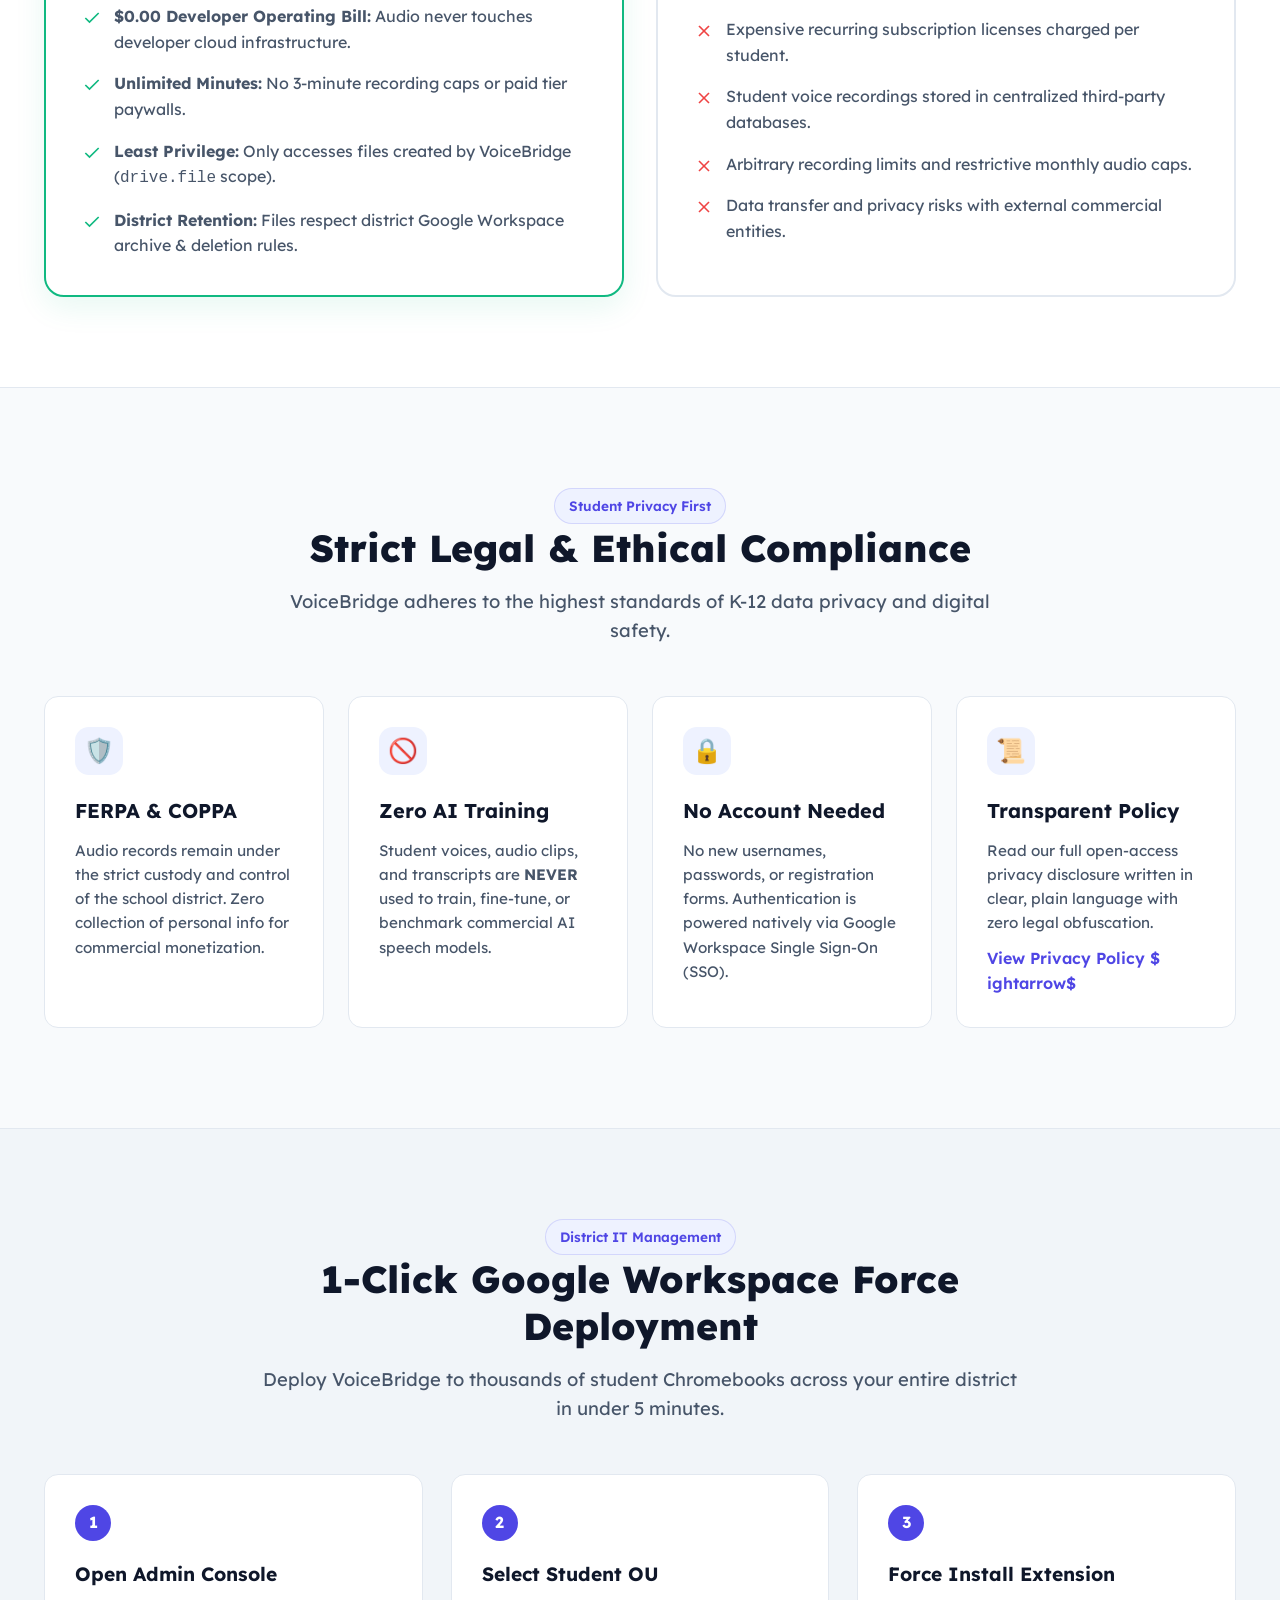
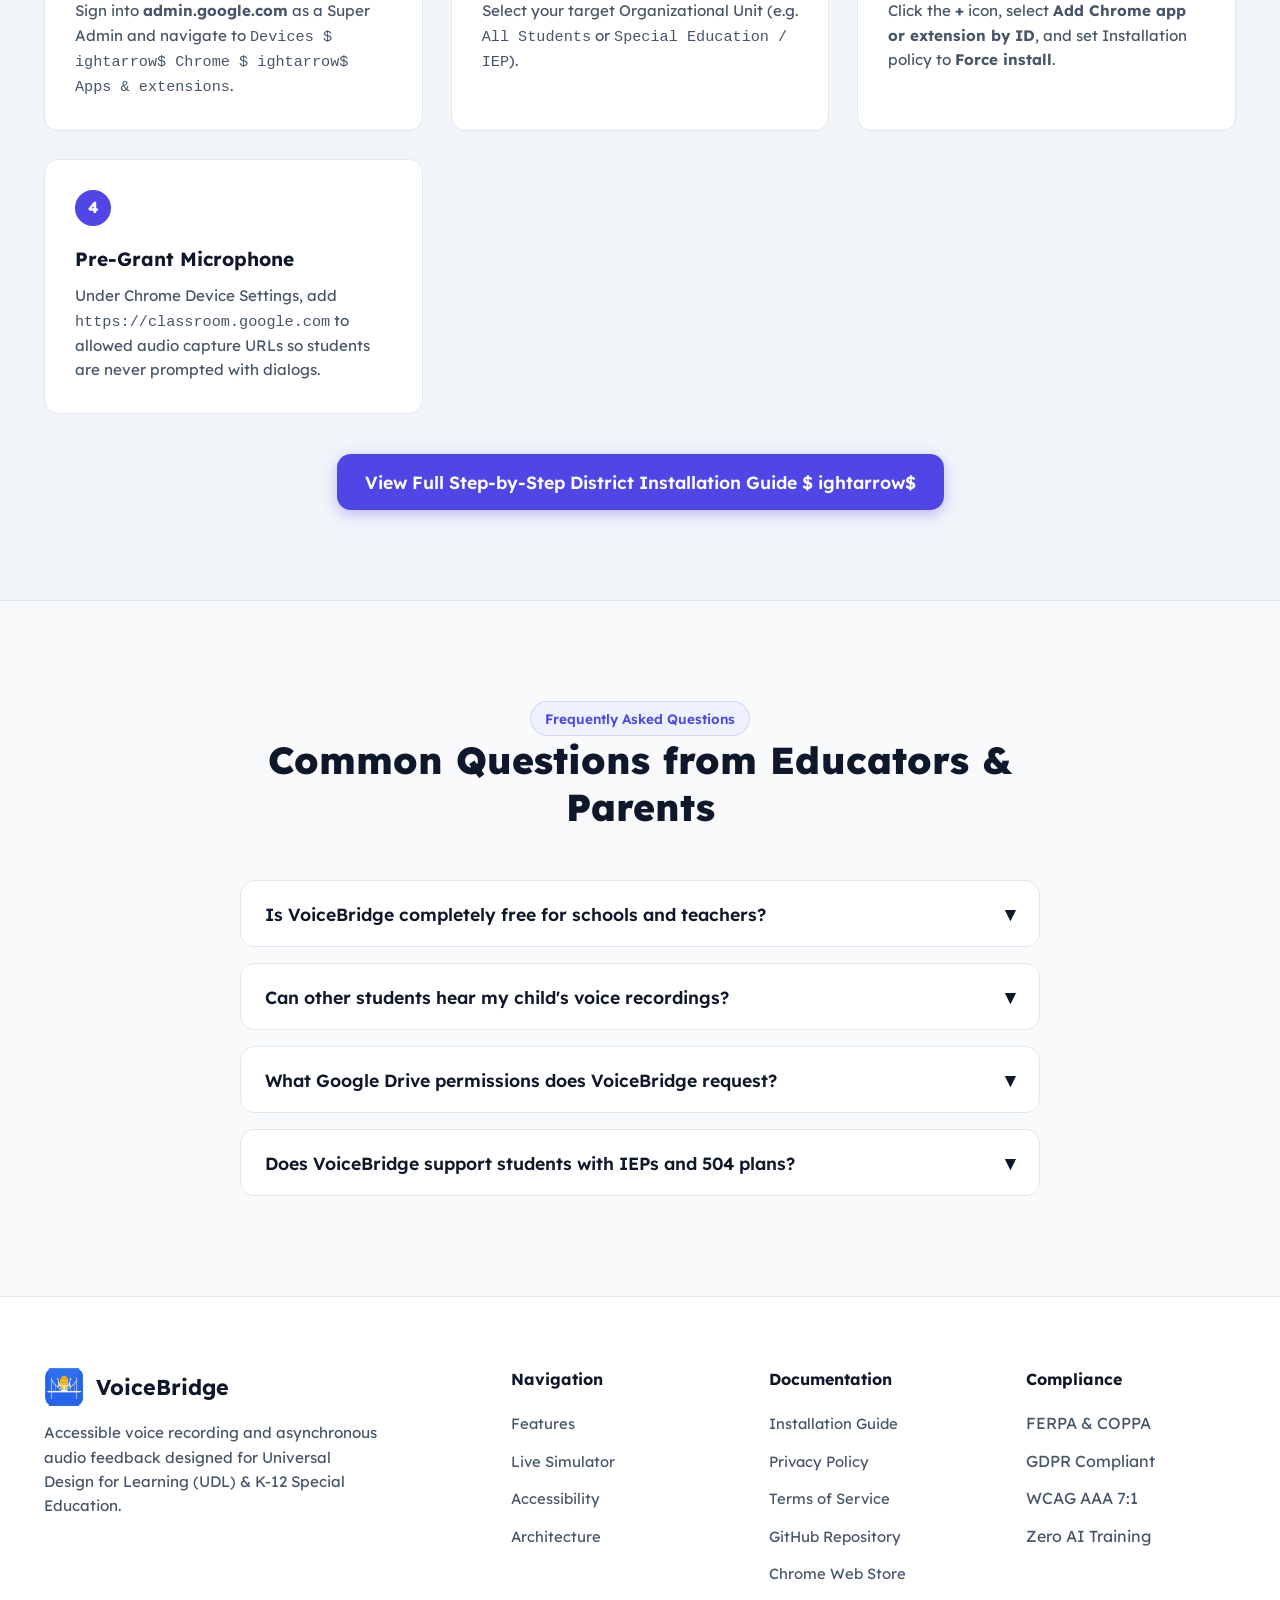
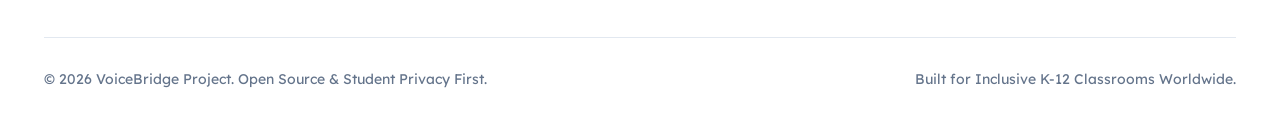
==== commit 88d31044: "Add Terms of Service and update documentation links" ====
--- a/index.html
+++ b/index.html
@@ -6,6 +6,7 @@
   <title>VoiceBridge — Accessible Voice Feedback & Response for Classrooms</title>
   <meta name="description" content="Accessible voice recording for Special Education (SpEd) and Universal Design for Learning (UDL). Record oral responses in Google Classroom, Docs & Slides with $0 developer storage cost.">
   <link rel="icon" type="image/png" href="assets/images/icon-48.png">
+  <meta name="google-site-verification" content="google72f3a48682fbf13d">
   <link rel="stylesheet" href="assets/css/styles.css">
 </head>
 <body>
@@ -587,6 +588,7 @@
           <ul class="footer-links">
             <li><a href="install.html">Installation Guide</a></li>
             <li><a href="privacy-policy.html">Privacy Policy</a></li>
+            <li><a href="terms-of-service.html">Terms of Service</a></li>
             <li><a href="https://github.com/andrewgitnersolutions/voicebridge" target="_blank" rel="noopener">GitHub Repository</a></li>
             <li><a href="https://chrome.google.com/webstore" target="_blank" rel="noopener">Chrome Web Store</a></li>
           </ul>
